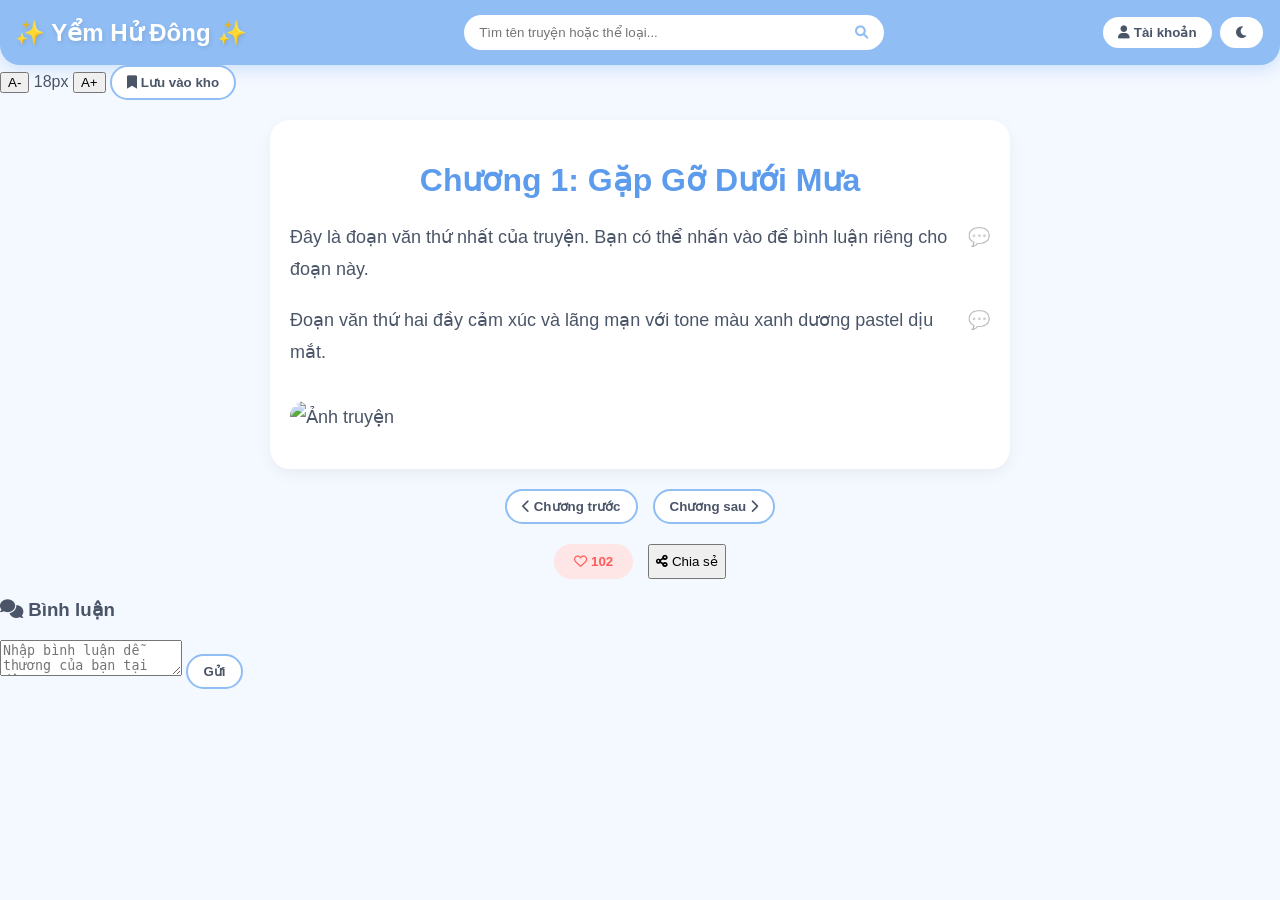
==== index.html @ 6a3fadf7 "Add files via upload" ====
<!DOCTYPE html>
<html lang="vi">
<head>
    <meta charset="UTF-8">
    <meta name="viewport" content="width=device-width, initial-scale=1.0">
    <title>Yểm Hử Đông - Web Truyện Cute</title>
    <link rel="stylesheet" href="style.css">
    <!-- Icon dễ thương -->
    <link rel="stylesheet" href="https://cdnjs.cloudflare.com/ajax/libs/font-awesome/6.0.0/css/all.min.css">
</head>
<body class="light-mode" oncontextmenu="return false;" onselectstart="return false;">

    <!-- Thanh điều hướng / Header -->
    <header>
        <div class="logo">✨ Yểm Hử Đông ✨</div>
        <div class="search-bar">
            <input type="text" placeholder="Tìm tên truyện hoặc thể loại...">
            <button><i class="fas fa-search"></i></button>
        </div>
        <div class="user-actions">
            <button class="btn-cute" onclick="toggleAuth()"><i class="fas fa-user"></i> Tài khoản</button>
            <button id="theme-toggle" class="btn-cute"><i class="fas fa-moon"></i></button>
        </div>
    </header>

    <!-- Khu vực tùy chỉnh đọc truyện -->
    <div class="toolbar">
        <button onclick="changeFontSize(-2)">A-</button>
        <span id="font-size-display">18px</span>
        <button onclick="changeFontSize(2)">A+</button>
        <button class="btn-cute"><i class="fas fa-bookmark"></i> Lưu vào kho</button>
    </div>

    <!-- Nội dung truyện -->
    <main class="reading-container">
        <h1 class="story-title">Chương 1: Gặp Gỡ Dưới Mưa</h1>
        
        <div class="story-content" id="story-text">
            <p data-paragraph="1">Đây là đoạn văn thứ nhất của truyện. Bạn có thể nhấn vào để bình luận riêng cho đoạn này. <span class="para-comment-btn" onclick="commentParagraph(1)">💬</span></p>
            <p data-paragraph="2">Đoạn văn thứ hai đầy cảm xúc và lãng mạn với tone màu xanh dương pastel dịu mắt. <span class="para-comment-btn" onclick="commentParagraph(2)">💬</span></p>
            <!-- Thử nghiệm up ảnh trong truyện -->
            <img src="https://via.placeholder.com/500x300/8FBDF4/ffffff?text=Anh+Minh+Hoa+Cute" alt="Ảnh truyện" class="story-img">
        </div>
    </main>

    <!-- Điều hướng chương -->
    <div class="chapter-nav">
        <button class="btn-nav"><i class="fas fa-chevron-left"></i> Chương trước</button>
        <button class="btn-nav">Chương sau <i class="fas fa-chevron-right"></i></button>
    </div>

    <!-- Tương tác: Tim, Chia sẻ -->
    <div class="interaction-zone">
        <button class="btn-heart" onclick="toggleHeart(this)"><i class="far fa-heart"></i> <span class="count">102</span></button>
        <button class="btn-share" onclick="shareStory()"><i class="fas fa-share-alt"></i> Chia sẻ</button>
    </div>

    <!-- Khu vực bình luận tổng -->
    <section class="comment-section">
        <h3><i class="fas fa-comments"></i> Bình luận</h3>
        <div class="comment-input-box">
            <textarea placeholder="Nhập bình luận dễ thương của bạn tại đây..."></textarea>
            <button class="btn-cute">Gửi</button>
        </div>
    </section>

</body>
</html>
---- style.css ----
/* Định nghĩa biến màu sắc */
:root {
    --primary-color: #8FBDF4;
    --bg-light: #f4f8ff;
    --text-light: #4a5568;
    --card-light: #ffffff;
    
    --bg-dark: #1a202c;
    --text-dark: #e2e8f0;
    --card-dark: #2d3748;
}

body {
    font-family: 'Segoe UI', Tahoma, Geneva, Verdana, sans-serif;
    margin: 0;
    padding: 0;
    transition: background 0.3s, color 0.3s;
    user-select: none; /* Chống sao chép cơ bản */
}

/* Chế độ sáng / tối */
body.light-mode {
    background-color: var(--bg-light);
    color: var(--text-light);
}
body.dark-mode {
    background-color: var(--bg-dark);
    color: var(--text-dark);
}

/* Header mang phong cách cute */
header {
    background-color: var(--primary-color);
    padding: 15px;
    display: flex;
    flex-direction: column;
    align-items: center;
    gap: 10px;
    border-radius: 0 0 20px 20px;
    box-shadow: 0 4px 15px rgba(143, 189, 244, 0.4);
}

@media(min-width: 600px) {
    header { flex-direction: row; justify-content: space-between; }
}

.logo {
    font-size: 24px;
    font-weight: bold;
    color: white;
    text-shadow: 1px 2px 4px rgba(0,0,0,0.1);
}

/* Thanh tìm kiếm bo tròn */
.search-bar {
    display: flex;
    background: white;
    padding: 5px 10px;
    border-radius: 30px;
    width: 90%;
    max-width: 400px;
}
.search-bar input {
    border: none;
    outline: none;
    width: 100%;
    padding: 5px;
}
.search-bar button {
    border: none;
    background: none;
    color: var(--primary-color);
    cursor: pointer;
}

/* Nút bấm kiểu cute */
.btn-cute, .btn-nav {
    background: white;
    border: 2px solid var(--primary-color);
    color: var(--text-light);
    padding: 8px 15px;
    border-radius: 20px;
    font-weight: bold;
    cursor: pointer;
    transition: transform 0.2s;
}
.btn-cute:active, .btn-nav:active {
    transform: scale(0.95);
}

/* Khung nội dung truyện */
.reading-container {
    max-width: 700px;
    margin: 20px auto;
    padding: 20px;
    background: white;
    border-radius: 20px;
    box-shadow: 0 5px 15px rgba(0,0,0,0.05);
}
body.dark-mode .reading-container {
    background: var(--card-dark);
}

.story-title {
    text-align: center;
    color: #5d9cec;
}

.story-content {
    font-size: 18px;
    line-height: 1.8;
}

/* Bình luận theo từng đoạn */
.story-content p {
    position: relative;
    padding-right: 35px;
}
.para-comment-btn {
    position: absolute;
    right: 0;
    top: 0;
    cursor: pointer;
    opacity: 0.3;
    transition: opacity 0.2s;
}
.story-content p:hover .para-comment-btn {
    opacity: 1;
}

.story-img {
    width: 100%;
    border-radius: 15px;
    margin: 15px 0;
}

/* Điều hướng chương và tương tác */
.chapter-nav, .interaction-zone {
    display: flex;
    justify-content: center;
    gap: 15px;
    margin: 20px 0;
}

.btn-heart {
    background: #ffe6e6;
    border: none;
    color: #ff5b5b;
    padding: 10px 20px;
    border-radius: 20px;
    font-weight: bold;
    cursor: pointer;
}
.btn-heart.liked i {
    color: #ff5b5b;
    font-weight: 900;
}
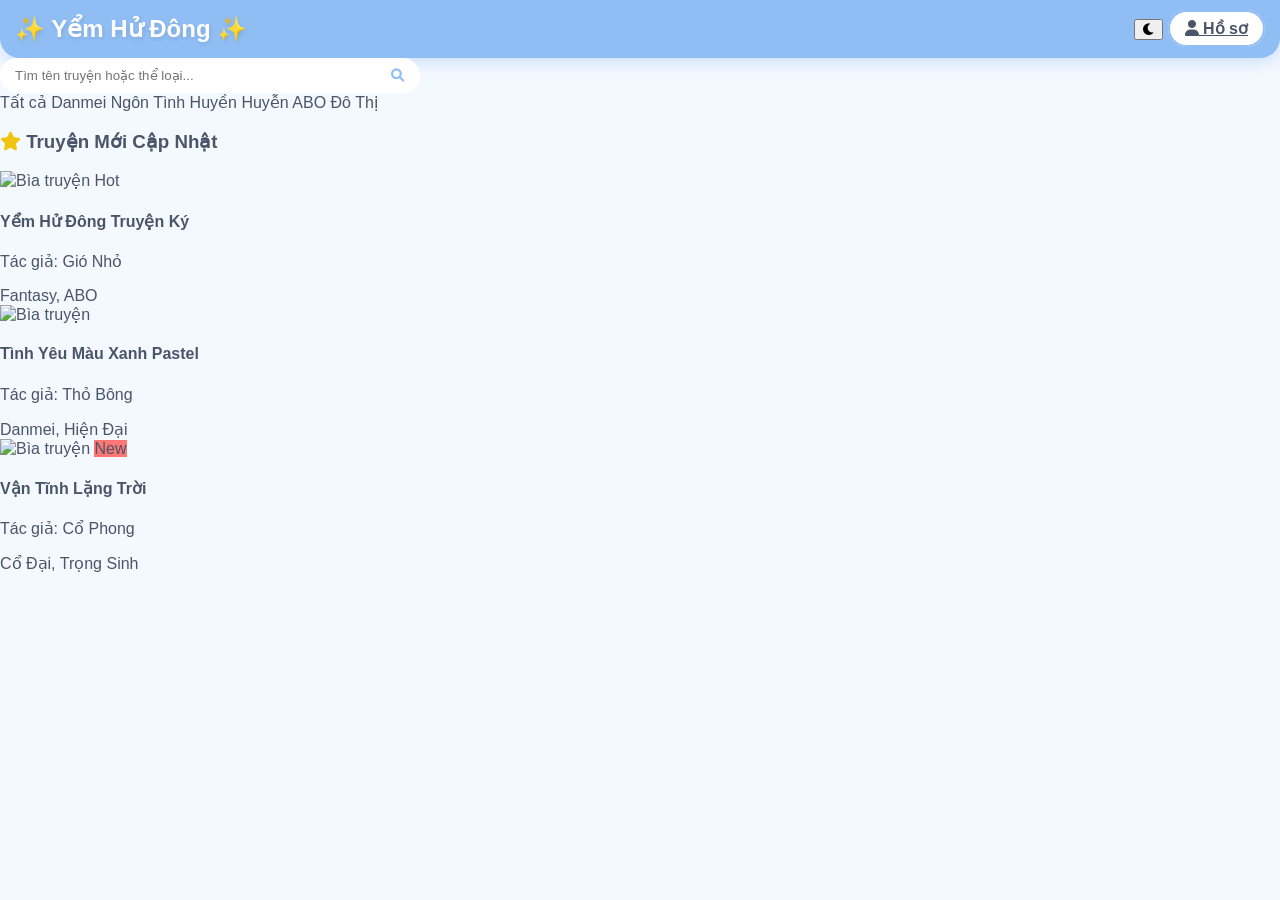
==== commit a9f71162: "Update index.html" ====
--- a/index.html
+++ b/index.html
@@ -3,66 +3,91 @@
 <head>
     <meta charset="UTF-8">
     <meta name="viewport" content="width=device-width, initial-scale=1.0">
-    <title>Yểm Hử Đông - Web Truyện Cute</title>
+    <title>Yểm Hử Đông - Trang Chủ</title>
+    <!-- Nhúng font chữ tròn cute -->
+    <link href="https://fonts.googleapis.com/css2?family=Nunito:wght@400;600;700;800&display=swap" rel="stylesheet">
     <link rel="stylesheet" href="style.css">
-    <!-- Icon dễ thương -->
     <link rel="stylesheet" href="https://cdnjs.cloudflare.com/ajax/libs/font-awesome/6.0.0/css/all.min.css">
 </head>
 <body class="light-mode" oncontextmenu="return false;" onselectstart="return false;">
 
-    <!-- Thanh điều hướng / Header -->
+    <!-- 1. HEADER: Gọn gàng thanh thoát -->
     <header>
-        <div class="logo">✨ Yểm Hử Đông ✨</div>
-        <div class="search-bar">
-            <input type="text" placeholder="Tìm tên truyện hoặc thể loại...">
-            <button><i class="fas fa-search"></i></button>
-        </div>
-        <div class="user-actions">
-            <button class="btn-cute" onclick="toggleAuth()"><i class="fas fa-user"></i> Tài khoản</button>
-            <button id="theme-toggle" class="btn-cute"><i class="fas fa-moon"></i></button>
+        <div class="logo" onclick="location.href='index.html'">✨ Yểm Hử Đông ✨</div>
+        <div class="header-right">
+            <button id="theme-toggle" class="btn-icon"><i class="fas fa-moon"></i></button>
+            <a href="profile.html" class="btn-cute"><i class="fas fa-user"></i> Hồ sơ</a>
         </div>
     </header>
 
-    <!-- Khu vực tùy chỉnh đọc truyện -->
-    <div class="toolbar">
-        <button onclick="changeFontSize(-2)">A-</button>
-        <span id="font-size-display">18px</span>
-        <button onclick="changeFontSize(2)">A+</button>
-        <button class="btn-cute"><i class="fas fa-bookmark"></i> Lưu vào kho</button>
-    </div>
+    <!-- Khu vực chính của Trang Chủ -->
+    <main class="main-homepage">
+        
+        <!-- 2. KHU TÌM KIẾM & BỘ LỌC (Gom gọn một chỗ) -->
+        <section class="search-filter-section">
+            <div class="search-bar">
+                <input type="text" placeholder="Tìm tên truyện hoặc thể loại...">
+                <button><i class="fas fa-search"></i></button>
+            </div>
+            
+            <!-- Danh sách thể loại nhanh để lọc -->
+            <div class="tags-container">
+                <span class="tag-item active">Tất cả</span>
+                <span class="tag-item">Danmei</span>
+                <span class="tag-item">Ngôn Tình</span>
+                <span class="tag-item">Huyền Huyễn</span>
+                <span class="tag-item">ABO</span>
+                <span class="tag-item">Đô Thị</span>
+            </div>
+        </section>
 
-    <!-- Nội dung truyện -->
-    <main class="reading-container">
-        <h1 class="story-title">Chương 1: Gặp Gỡ Dưới Mưa</h1>
-        
-        <div class="story-content" id="story-text">
-            <p data-paragraph="1">Đây là đoạn văn thứ nhất của truyện. Bạn có thể nhấn vào để bình luận riêng cho đoạn này. <span class="para-comment-btn" onclick="commentParagraph(1)">💬</span></p>
-            <p data-paragraph="2">Đoạn văn thứ hai đầy cảm xúc và lãng mạn với tone màu xanh dương pastel dịu mắt. <span class="para-comment-btn" onclick="commentParagraph(2)">💬</span></p>
-            <!-- Thử nghiệm up ảnh trong truyện -->
-            <img src="https://via.placeholder.com/500x300/8FBDF4/ffffff?text=Anh+Minh+Hoa+Cute" alt="Ảnh truyện" class="story-img">
-        </div>
+        <!-- 3. KHU TRUYỆN MỚI CẬP NHẬT (Chia lưới ngăn nắp) -->
+        <section class="story-grid-section">
+            <h3 class="section-title"><i class="fas fa-star" style="color: #f1c40f;"></i> Truyện Mới Cập Nhật</h3>
+            
+            <div class="story-grid">
+                <!-- Truyện số 1 -->
+                <div class="story-card" onclick="location.href='reading.html'">
+                    <div class="story-cover-wrapper">
+                        <img src="https://via.placeholder.com/150x200/8FBDF4/ffffff?text=Yem+Hu+Dong" alt="Bìa truyện" class="story-cover">
+                        <span class="badge-hot">Hot</span>
+                    </div>
+                    <div class="story-card-info">
+                        <h4>Yểm Hử Đông Truyện Ký</h4>
+                        <p class="story-author">Tác giả: Gió Nhỏ</p>
+                        <span class="story-genre">Fantasy, ABO</span>
+                    </div>
+                </div>
+
+                <!-- Truyện số 2 -->
+                <div class="story-card">
+                    <div class="story-cover-wrapper">
+                        <img src="https://via.placeholder.com/150x200/a0e7e5/ffffff?text=Dam+My+Cute" alt="Bìa truyện" class="story-cover">
+                    </div>
+                    <div class="story-card-info">
+                        <h4>Tình Yêu Màu Xanh Pastel</h4>
+                        <p class="story-author">Tác giả: Thỏ Bông</p>
+                        <span class="story-genre">Danmei, Hiện Đại</span>
+                    </div>
+                </div>
+
+                <!-- Truyện số 3 -->
+                <div class="story-card">
+                    <div class="story-cover-wrapper">
+                        <img src="https://via.placeholder.com/150x200/ffc6ff/ffffff?text=Xuyen+Khong" alt="Bìa truyện" class="story-cover">
+                        <span class="badge-hot" style="background: #ff7675;">New</span>
+                    </div>
+                    <div class="story-card-info">
+                        <h4>Vận Tĩnh Lặng Trời</h4>
+                        <p class="story-author">Tác giả: Cổ Phong</p>
+                        <span class="story-genre">Cổ Đại, Trọng Sinh</span>
+                    </div>
+                </div>
+            </div>
+        </section>
+
     </main>
 
-    <!-- Điều hướng chương -->
-    <div class="chapter-nav">
-        <button class="btn-nav"><i class="fas fa-chevron-left"></i> Chương trước</button>
-        <button class="btn-nav">Chương sau <i class="fas fa-chevron-right"></i></button>
-    </div>
-
-    <!-- Tương tác: Tim, Chia sẻ -->
-    <div class="interaction-zone">
-        <button class="btn-heart" onclick="toggleHeart(this)"><i class="far fa-heart"></i> <span class="count">102</span></button>
-        <button class="btn-share" onclick="shareStory()"><i class="fas fa-share-alt"></i> Chia sẻ</button>
-    </div>
-
-    <!-- Khu vực bình luận tổng -->
-    <section class="comment-section">
-        <h3><i class="fas fa-comments"></i> Bình luận</h3>
-        <div class="comment-input-box">
-            <textarea placeholder="Nhập bình luận dễ thương của bạn tại đây..."></textarea>
-            <button class="btn-cute">Gửi</button>
-        </div>
-    </section>
-
+    <script src="script.js"></script>
 </body>
-</html>+</html>
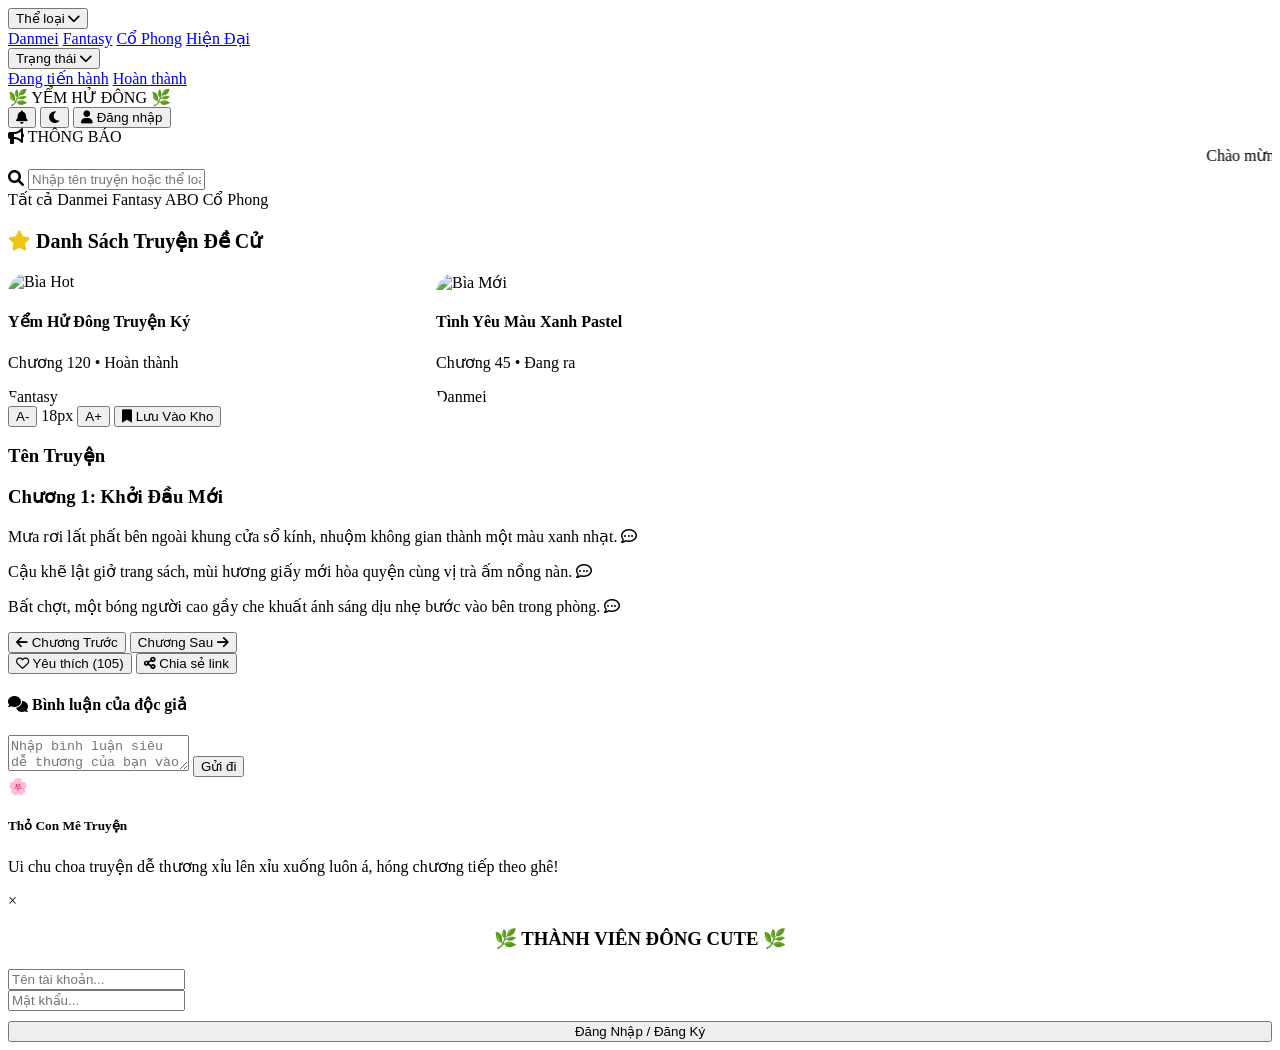
==== commit db2b7c3c: "Update index.html" ====
--- a/index.html
+++ b/index.html
@@ -3,90 +3,182 @@
 <head>
     <meta charset="UTF-8">
     <meta name="viewport" content="width=device-width, initial-scale=1.0">
-    <title>Yểm Hử Đông - Trang Chủ</title>
-    <!-- Nhúng font chữ tròn cute -->
+    <title>Yểm Hử Đông - Hệ Thống Đọc Truyện Cute</title>
     <link href="https://fonts.googleapis.com/css2?family=Nunito:wght@400;600;700;800&display=swap" rel="stylesheet">
+    <link rel="stylesheet" href="https://cdnjs.cloudflare.com/ajax/libs/font-awesome/6.0.0/css/all.min.css">
     <link rel="stylesheet" href="style.css">
-    <link rel="stylesheet" href="https://cdnjs.cloudflare.com/ajax/libs/font-awesome/6.0.0/css/all.min.css">
 </head>
-<body class="light-mode" oncontextmenu="return false;" onselectstart="return false;">
+<body class="light-mode">
 
-    <!-- 1. HEADER: Gọn gàng thanh thoát -->
-    <header>
-        <div class="logo" onclick="location.href='index.html'">✨ Yểm Hử Đông ✨</div>
-        <div class="header-right">
-            <button id="theme-toggle" class="btn-icon"><i class="fas fa-moon"></i></button>
-            <a href="profile.html" class="btn-cute"><i class="fas fa-user"></i> Hồ sơ</a>
+    <nav class="navbar">
+        <div class="nav-container">
+            <div class="nav-left">
+                <div class="dropdown">
+                    <button class="dropbtn">Thể loại <i class="fas fa-chevron-down"></i></button>
+                    <div class="dropdown-content">
+                        <a href="#" onclick="filterGenre('Danmei')">Danmei</a>
+                        <a href="#" onclick="filterGenre('Fantasy')">Fantasy</a>
+                        <a href="#" onclick="filterGenre('Cổ Phong')">Cổ Phong</a>
+                        <a href="#" onclick="filterGenre('Hiện Đại')">Hiện Đại</a>
+                    </div>
+                </div>
+                <div class="dropdown">
+                    <button class="dropbtn">Trạng thái <i class="fas fa-chevron-down"></i></button>
+                    <div class="dropdown-content">
+                        <a href="#">Đang tiến hành</a>
+                        <a href="#">Hoàn thành</a>
+                    </div>
+                </div>
+            </div>
+
+            <div class="logo" onclick="showPage('home-section')">🌿 YỂM HỬ ĐÔNG 🌿</div>
+
+            <div class="nav-right">
+                <button class="btn-bell" onclick="alert('Không có thông báo mới nào~')">
+                    <i class="fas fa-bell"></i>
+                </button>
+                <button id="theme-toggle" class="btn-round"><i class="fas fa-moon"></i></button>
+                
+                <button class="btn-login-outline" onclick="openAuthModal()" id="auth-btn">
+                    <i class="fas fa-user"></i> Đăng nhập
+                </button>
+            </div>
         </div>
-    </header>
+    </nav>
 
-    <!-- Khu vực chính của Trang Chủ -->
-    <main class="main-homepage">
-        
-        <!-- 2. KHU TÌM KIẾM & BỘ LỌC (Gom gọn một chỗ) -->
-        <section class="search-filter-section">
-            <div class="search-bar">
-                <input type="text" placeholder="Tìm tên truyện hoặc thể loại...">
-                <button><i class="fas fa-search"></i></button>
+    <div class="announcement-banner">
+        <div class="announcement-tag"><i class="fas fa-bullhorn"></i> THÔNG BÁO</div>
+        <div class="announcement-text">
+            <marquee behavior="scroll" direction="left" scrollamount="5">
+                Chào mừng bạn đến với Yểm Hử Đông! Web truyện tông xanh dương siêu cấp đáng yêu. Chúc các bạn có những giây phút đọc truyện thật vui vẻ ngọt ngào nhé~
+            </marquee>
+        </div>
+    </div>
+
+    <section id="home-section" class="page-section active">
+        <div class="hero-search">
+            <div class="search-box">
+                <i class="fas fa-search"></i>
+                <input type="text" id="search-input" placeholder="Nhập tên truyện hoặc thể loại cần tìm...">
             </div>
             
-            <!-- Danh sách thể loại nhanh để lọc -->
-            <div class="tags-container">
-                <span class="tag-item active">Tất cả</span>
-                <span class="tag-item">Danmei</span>
-                <span class="tag-item">Ngôn Tình</span>
-                <span class="tag-item">Huyền Huyễn</span>
-                <span class="tag-item">ABO</span>
-                <span class="tag-item">Đô Thị</span>
+            <div class="tags-scroll">
+                <span class="tag active" onclick="filterGenre('all')">Tất cả</span>
+                <span class="tag" onclick="filterGenre('Danmei')">Danmei</span>
+                <span class="tag" onclick="filterGenre('Fantasy')">Fantasy</span>
+                <span class="tag" onclick="filterGenre('ABO')">ABO</span>
+                <span class="tag" onclick="filterGenre('Cổ Phong')">Cổ Phong</span>
             </div>
-        </section>
+        </div>
 
-        <!-- 3. KHU TRUYỆN MỚI CẬP NHẬT (Chia lưới ngăn nắp) -->
-        <section class="story-grid-section">
-            <h3 class="section-title"><i class="fas fa-star" style="color: #f1c40f;"></i> Truyện Mới Cập Nhật</h3>
-            
+        <main class="main-content">
+            <h3 class="section-title"><i class="fas fa-star" style="color: #f1c40f;"></i> Danh Sách Truyện Đề Cử</h3>
             <div class="story-grid">
-                <!-- Truyện số 1 -->
-                <div class="story-card" onclick="location.href='reading.html'">
-                    <div class="story-cover-wrapper">
-                        <img src="https://via.placeholder.com/150x200/8FBDF4/ffffff?text=Yem+Hu+Dong" alt="Bìa truyện" class="story-cover">
-                        <span class="badge-hot">Hot</span>
+                <div class="story-card" data-genre="Fantasy ABO" onclick="openStory('Yểm Hử Đông Truyện Ký')">
+                    <div class="card-cover">
+                        <img src="https://images.unsplash.com/photo-1512820790803-83ca734da794?q=80&w=400" alt="Bìa">
+                        <span class="card-badge hot">Hot</span>
                     </div>
-                    <div class="story-card-info">
+                    <div class="card-info">
                         <h4>Yểm Hử Đông Truyện Ký</h4>
-                        <p class="story-author">Tác giả: Gió Nhỏ</p>
-                        <span class="story-genre">Fantasy, ABO</span>
+                        <p>Chương 120 • Hoàn thành</p>
+                        <span class="mini-tag">Fantasy</span>
                     </div>
                 </div>
-
-                <!-- Truyện số 2 -->
-                <div class="story-card">
-                    <div class="story-cover-wrapper">
-                        <img src="https://via.placeholder.com/150x200/a0e7e5/ffffff?text=Dam+My+Cute" alt="Bìa truyện" class="story-cover">
+                <div class="story-card" data-genre="Danmei Hiện Đại" onclick="openStory('Tình Yêu Màu Xanh Pastel')">
+                    <div class="card-cover">
+                        <img src="https://images.unsplash.com/photo-1544716278-ca5e3f4abd8c?q=80&w=400" alt="Bìa">
+                        <span class="card-badge new">Mới</span>
                     </div>
-                    <div class="story-card-info">
+                    <div class="card-info">
                         <h4>Tình Yêu Màu Xanh Pastel</h4>
-                        <p class="story-author">Tác giả: Thỏ Bông</p>
-                        <span class="story-genre">Danmei, Hiện Đại</span>
+                        <p>Chương 45 • Đang ra</p>
+                        <span class="mini-tag">Danmei</span>
                     </div>
                 </div>
+            </div>
+        </main>
+    </section>
 
-                <!-- Truyện số 3 -->
-                <div class="story-card">
-                    <div class="story-cover-wrapper">
-                        <img src="https://via.placeholder.com/150x200/ffc6ff/ffffff?text=Xuyen+Khong" alt="Bìa truyện" class="story-cover">
-                        <span class="badge-hot" style="background: #ff7675;">New</span>
-                    </div>
-                    <div class="story-card-info">
-                        <h4>Vận Tĩnh Lặng Trời</h4>
-                        <p class="story-author">Tác giả: Cổ Phong</p>
-                        <span class="story-genre">Cổ Đại, Trọng Sinh</span>
+    <section id="reading-section" class="page-section">
+        <div class="toolbar">
+            <button class="tool-btn" onclick="changeFontSize(-2)">A-</button>
+            <span id="font-size-label">18px</span>
+            <button class="tool-btn" onclick="changeFontSize(2)">A+</button>
+            <button class="btn-cute-sm" onclick="saveToLibrary()"><i class="fas fa-bookmark"></i> Lưu Vào Kho</button>
+        </div>
+
+        <article class="reading-container">
+            <h1 id="current-story-title" class="story-title">Tên Truyện</h1>
+            <h3 class="story-chapter-title">Chương 1: Khởi Đầu Mới</h3>
+            
+            <div class="story-content" id="story-text">
+                <p data-para="1">Mưa rơi lất phất bên ngoài khung cửa sổ kính, nhuộm không gian thành một màu xanh nhạt. <span class="para-comment" onclick="commentParagraph(1)"><i class="far fa-comment-dots"></i></span></p>
+                <p data-para="2">Cậu khẽ lật giở trang sách, mùi hương giấy mới hòa quyện cùng vị trà ấm nồng nàn. <span class="para-comment" onclick="commentParagraph(2)"><i class="far fa-comment-dots"></i></span></p>
+                <p data-para="3">Bất chợt, một bóng người cao gầy che khuất ánh sáng dịu nhẹ bước vào bên trong phòng. <span class="para-comment" onclick="commentParagraph(3)"><i class="far fa-comment-dots"></i></span></p>
+            </div>
+        </article>
+
+        <div class="chapter-nav">
+            <button class="btn-nav" onclick="alert('Đây là chương đầu rồi!')"><i class="fas fa-arrow-left"></i> Chương Trước</button>
+            <button class="btn-nav" onclick="alert('Hết chương rồi, đợi nhóm dịch up tiếp nhé~')">Chương Sau <i class="fas fa-arrow-right"></i></button>
+        </div>
+
+        <div class="interaction-bar">
+            <button class="btn-heart" onclick="toggleHeart(this)"><i class="far fa-heart"></i> Yêu thích (<span class="count">105</span>)</button>
+            <button class="btn-share" onclick="sharePage()"><i class="fas fa-share-nodes"></i> Chia sẻ link</button>
+        </div>
+
+        <section class="comment-area">
+            <h4><i class="fas fa-comments"></i> Bình luận của độc giả</h4>
+            <div class="comment-input-box">
+                <textarea id="main-comment-input" placeholder="Nhập bình luận siêu dễ thương của bạn vào đây..."></textarea>
+                <button class="btn-send" onclick="submitMainComment()">Gửi đi</button>
+            </div>
+            <div class="comment-list" id="comment-list-box">
+                <div class="comment-item">
+                    <div class="c-avatar">🌸</div>
+                    <div class="c-info">
+                        <h5>Thỏ Con Mê Truyện</h5>
+                        <p>Ui chu choa truyện dễ thương xỉu lên xỉu xuống luôn á, hóng chương tiếp theo ghê!</p>
                     </div>
                 </div>
             </div>
         </section>
+    </section>
 
-    </main>
+    <div class="modal" id="auth-modal">
+        <div class="modal-content">
+            <span class="close-modal" onclick="closeAuthModal()">&times;</span>
+            <div id="auth-form-box">
+                <h3 style="color: var(--primary); text-align: center;">🌿 THÀNH VIÊN ĐÔNG CUTE 🌿</h3>
+                <div class="input-group">
+                    <input type="text" id="username" placeholder="Tên tài khoản...">
+                </div>
+                <div class="input-group">
+                    <input type="password" id="password" placeholder="Mật khẩu...">
+                </div>
+                <button class="btn-cute-sm" style="width:100%; margin-top:10px;" onclick="handleLogin()">Đăng Nhập / Đăng Ký</button>
+            </div>
+
+            <div id="user-profile-box" style="display: none;">
+                <div class="profile-header">
+                    <div class="avatar-container">
+                        <img src="https://images.unsplash.com/photo-1534528741775-53994a69daeb?q=80&w=150" id="user-avatar" alt="Avatar">
+                        <label for="avatar-input" class="upload-btn"><i class="fas fa-camera"></i></label>
+                        <input type="file" id="avatar-input" accept="image/*" style="display:none;" onchange="uploadAvatar(event)">
+                    </div>
+                    <h3 id="display-name" style="margin: 10px 0 5px 0;">Độc giả cute</h3>
+                    <p style="font-size:12px; color:#aaa; margin:0;">Thành viên của gia đình Yểm Hử Đông</p>
+                </div>
+                <hr style="border:0; border-top:1px dashed var(--primary); margin:15px 0;">
+                <h4><i class="fas fa-folder-heart" style="color:var(--primary)"></i> Kho Truyện Đang Lưu</h4>
+                <div class="saved-list" id="saved-list-box">
+                    <p style="font-size:13px; color:#888;">Chưa có truyện nào được lưu cả~</p>
+                </div>
+            </div>
+        </div>
+    </div>
 
     <script src="script.js"></script>
 </body>
--- a/style.css
+++ b/style.css
@@ -1,157 +1,167 @@
-/* Định nghĩa biến màu sắc */
-:root {
-    --primary-color: #8FBDF4;
-    --bg-light: #f4f8ff;
-    --text-light: #4a5568;
-    --card-light: #ffffff;
-    
-    --bg-dark: #1a202c;
-    --text-dark: #e2e8f0;
-    --card-dark: #2d3748;
+/* Sắp xếp Header gọn gàng */
+.header-right {
+    display: flex;
+    align-items: center;
+    gap: 12px;
 }
 
-body {
-    font-family: 'Segoe UI', Tahoma, Geneva, Verdana, sans-serif;
-    margin: 0;
-    padding: 0;
-    transition: background 0.3s, color 0.3s;
-    user-select: none; /* Chống sao chép cơ bản */
+.btn-icon {
+    background: var(--primary-light);
+    border: none;
+    color: var(--primary);
+    width: 40px;
+    height: 40px;
+    border-radius: 50%;
+    cursor: pointer;
+    display: flex;
+    align-items: center;
+    justify-content: center;
+    transition: var(--transition);
+}
+.btn-icon:hover {
+    background: var(--primary);
+    color: white;
 }
 
-/* Chế độ sáng / tối */
-body.light-mode {
-    background-color: var(--bg-light);
-    color: var(--text-light);
-}
-body.dark-mode {
-    background-color: var(--bg-dark);
-    color: var(--text-dark);
+/* Thùng chứa trang chủ */
+.main-homepage {
+    max-width: 900px;
+    margin: 0 auto;
+    padding: 20px;
 }
 
-/* Header mang phong cách cute */
-header {
-    background-color: var(--primary-color);
-    padding: 15px;
+/* Khu tìm kiếm và chọn thể loại */
+.search-filter-section {
     display: flex;
     flex-direction: column;
     align-items: center;
-    gap: 10px;
-    border-radius: 0 0 20px 20px;
-    box-shadow: 0 4px 15px rgba(143, 189, 244, 0.4);
+    gap: 15px;
+    margin-bottom: 30px;
 }
 
-@media(min-width: 600px) {
-    header { flex-direction: row; justify-content: space-between; }
+.tags-container {
+    display: flex;
+    gap: 8px;
+    overflow-x: auto; /* Vuốt ngang chọn thể loại trên điện thoại */
+    width: 100%;
+    padding: 5px 0;
+    scrollbar-width: none; /* Ẩn thanh cuộn xấu xí */
+}
+.tags-container::-webkit-scrollbar { display: none; }
+
+.tag-item {
+    background: white;
+    padding: 6px 16px;
+    border-radius: 20px;
+    font-size: 13px;
+    font-weight: 700;
+    white-space: nowrap;
+    cursor: pointer;
+    border: 1px solid #e1e8f0;
+    transition: var(--transition);
+}
+body.dark-mode .tag-item {
+    background: var(--card-dark);
+    border-color: #343e52;
+}
+.tag-item.active, .tag-item:hover {
+    background: var(--primary);
+    color: white;
+    border-color: var(--primary);
 }
 
-.logo {
-    font-size: 24px;
-    font-weight: bold;
-    color: white;
-    text-shadow: 1px 2px 4px rgba(0,0,0,0.1);
+/* Tiêu đề mục */
+.section-title {
+    font-size: 20px;
+    font-weight: 800;
+    margin-bottom: 20px;
+    color: var(--text-title-light);
+}
+body.dark-mode .section-title { color: var(--text-title-dark); }
+
+/* Bố cục lưới danh sách truyện (Ngăn nắp nhất) */
+.story-grid {
+    display: grid;
+    grid-template-columns: repeat(2, 1fr); /* Trên điện thoại chia làm 2 cột đều nhau */
+    gap: 20px;
 }
 
-/* Thanh tìm kiếm bo tròn */
-.search-bar {
-    display: flex;
-    background: white;
-    padding: 5px 10px;
-    border-radius: 30px;
-    width: 90%;
-    max-width: 400px;
-}
-.search-bar input {
-    border: none;
-    outline: none;
-    width: 100%;
-    padding: 5px;
-}
-.search-bar button {
-    border: none;
-    background: none;
-    color: var(--primary-color);
-    cursor: pointer;
+@media (min-width: 600px) {
+    .story-grid {
+        grid-template-columns: repeat(3, 1fr); /* Trên máy tính/máy tính bảng chia 3 cột */
+    }
 }
 
-/* Nút bấm kiểu cute */
-.btn-cute, .btn-nav {
-    background: white;
-    border: 2px solid var(--primary-color);
-    color: var(--text-light);
-    padding: 8px 15px;
+/* Thẻ truyện cute */
+.story-card {
+    background: var(--card-light);
     border-radius: 20px;
-    font-weight: bold;
+    overflow: hidden;
+    box-shadow: var(--shadow);
     cursor: pointer;
-    transition: transform 0.2s;
+    transition: var(--transition);
 }
-.btn-cute:active, .btn-nav:active {
-    transform: scale(0.95);
+body.dark-mode .story-card { background: var(--card-dark); }
+
+.story-card:hover {
+    transform: translateY(-5px);
+    box-shadow: 0 12px 30px rgba(143, 189, 244, 0.25);
 }
 
-/* Khung nội dung truyện */
-.reading-container {
-    max-width: 700px;
-    margin: 20px auto;
-    padding: 20px;
-    background: white;
-    border-radius: 20px;
-    box-shadow: 0 5px 15px rgba(0,0,0,0.05);
-}
-body.dark-mode .reading-container {
-    background: var(--card-dark);
+.story-cover-wrapper {
+    position: relative;
+    width: 100%;
+    padding-top: 130%; /* Giữ tỉ lệ ảnh bìa truyện luôn chuẩn */
+    background: #eef4fc;
 }
 
-.story-title {
-    text-align: center;
-    color: #5d9cec;
+.story-cover {
+    position: absolute;
+    top: 0;
+    left: 0;
+    width: 100%;
+    height: 100%;
+    object-fit: cover;
 }
 
-.story-content {
-    font-size: 18px;
-    line-height: 1.8;
+.badge-hot {
+    position: absolute;
+    top: 10px;
+    left: 10px;
+    background: #ff7675;
+    color: white;
+    font-size: 11px;
+    font-weight: 800;
+    padding: 3px 8px;
+    border-radius: 10px;
 }
 
-/* Bình luận theo từng đoạn */
-.story-content p {
-    position: relative;
-    padding-right: 35px;
-}
-.para-comment-btn {
-    position: absolute;
-    right: 0;
-    top: 0;
-    cursor: pointer;
-    opacity: 0.3;
-    transition: opacity 0.2s;
-}
-.story-content p:hover .para-comment-btn {
-    opacity: 1;
+.story-card-info {
+    padding: 12px;
 }
 
-.story-img {
-    width: 100%;
-    border-radius: 15px;
-    margin: 15px 0;
+.story-card-info h4 {
+    margin: 0 0 5px 0;
+    font-size: 15px;
+    font-weight: 700;
+    white-space: nowrap;
+    overflow: hidden;
+    text-overflow: ellipsis; /* Tự thu gọn tên truyện nếu quá dài */
+    color: var(--text-title-light);
+}
+body.dark-mode .story-card-info h4 { color: var(--text-title-dark); }
+
+.story-author {
+    margin: 0 0 8px 0;
+    font-size: 12px;
+    color: #94a3b8;
 }
 
-/* Điều hướng chương và tương tác */
-.chapter-nav, .interaction-zone {
-    display: flex;
-    justify-content: center;
-    gap: 15px;
-    margin: 20px 0;
+.story-genre {
+    font-size: 11px;
+    background: var(--primary-light);
+    color: var(--primary);
+    padding: 2px 8px;
+    border-radius: 6px;
+    font-weight: 700;
 }
-
-.btn-heart {
-    background: #ffe6e6;
-    border: none;
-    color: #ff5b5b;
-    padding: 10px 20px;
-    border-radius: 20px;
-    font-weight: bold;
-    cursor: pointer;
-}
-.btn-heart.liked i {
-    color: #ff5b5b;
-    font-weight: 900;
-}
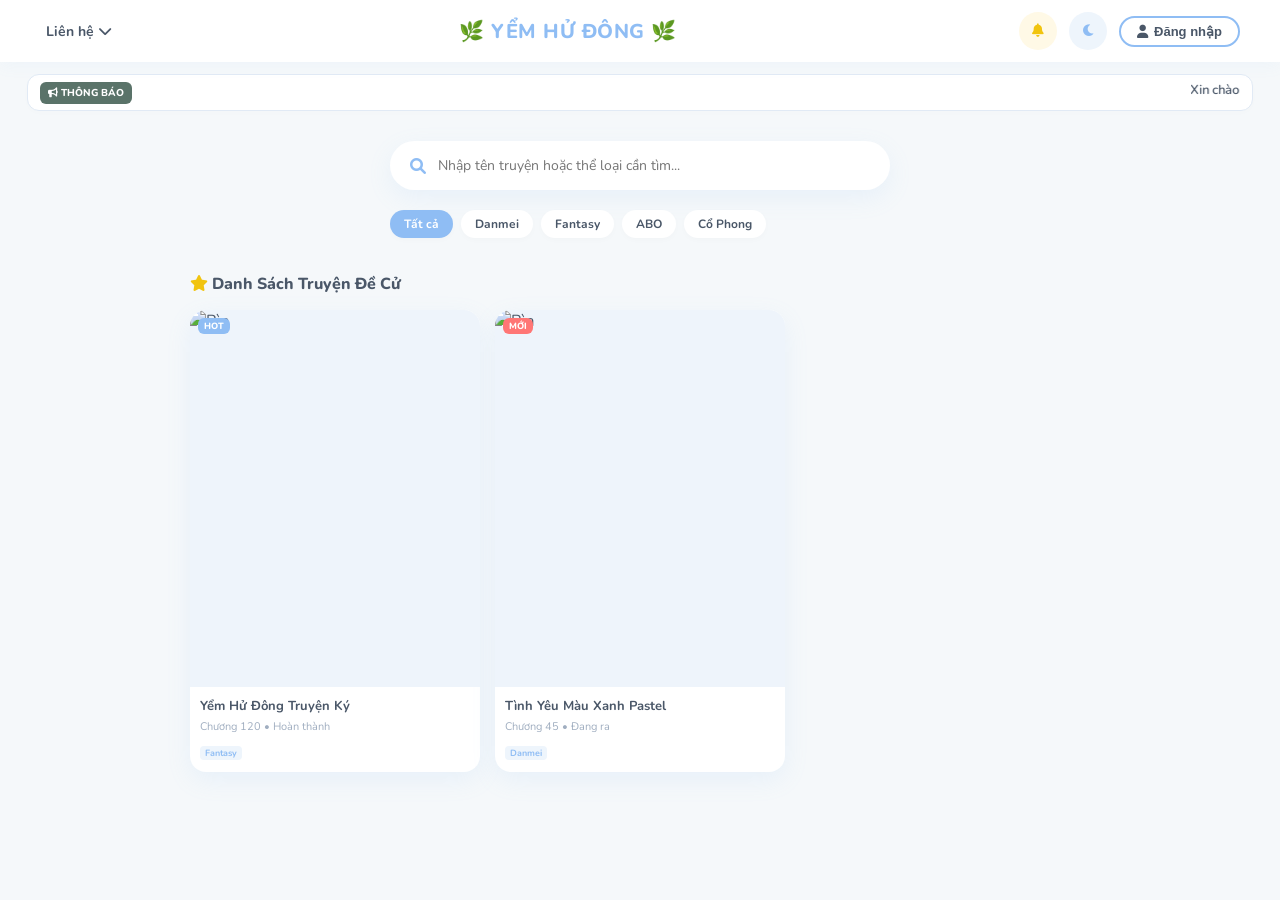
==== commit dd4022ca: "Update index.html" ====
--- a/index.html
+++ b/index.html
@@ -8,31 +8,27 @@
     <link rel="stylesheet" href="https://cdnjs.cloudflare.com/ajax/libs/font-awesome/6.0.0/css/all.min.css">
     <link rel="stylesheet" href="style.css">
 </head>
+<!-- Mặc định gán sẵn lớp light-mode ở đây để CSS nhận diện không bị lỗi -->
 <body class="light-mode">
 
+    <!-- 1. THANH MENU TRÊN CÙNG ( NAVBAR ) -->
     <nav class="navbar">
         <div class="nav-container">
+            <!-- Menu bên trái chỉ giữ lại Liên hệ, đã xóa Thể loại và Trạng thái -->
             <div class="nav-left">
                 <div class="dropdown">
-                    <button class="dropbtn">Thể loại <i class="fas fa-chevron-down"></i></button>
+                    <button class="dropbtn">Liên hệ <i class="fas fa-chevron-down"></i></button>
                     <div class="dropdown-content">
-                        <a href="#" onclick="filterGenre('Danmei')">Danmei</a>
-                        <a href="#" onclick="filterGenre('Fantasy')">Fantasy</a>
-                        <a href="#" onclick="filterGenre('Cổ Phong')">Cổ Phong</a>
-                        <a href="#" onclick="filterGenre('Hiện Đại')">Hiện Đại</a>
-                    </div>
-                </div>
-                <div class="dropdown">
-                    <button class="dropbtn">Trạng thái <i class="fas fa-chevron-down"></i></button>
-                    <div class="dropdown-content">
-                        <a href="#">Đang tiến hành</a>
-                        <a href="#">Hoàn thành</a>
+                        <a href="#">Facebook</a>
+                        <a href="#">Chính sách</a>
                     </div>
                 </div>
             </div>
 
+            <!-- Tên Web chính giữa -->
             <div class="logo" onclick="showPage('home-section')">🌿 YỂM HỬ ĐÔNG 🌿</div>
 
+            <!-- Cụm chức năng bên phải -->
             <div class="nav-right">
                 <button class="btn-bell" onclick="alert('Không có thông báo mới nào~')">
                     <i class="fas fa-bell"></i>
@@ -46,22 +42,28 @@
         </div>
     </nav>
 
+    <!-- 2. THANH CHẠY CHỮ THÔNG BÁO (Loa màu xanh dương #8FBDF4) -->
     <div class="announcement-banner">
         <div class="announcement-tag"><i class="fas fa-bullhorn"></i> THÔNG BÁO</div>
         <div class="announcement-text">
             <marquee behavior="scroll" direction="left" scrollamount="5">
-                Chào mừng bạn đến với Yểm Hử Đông! Web truyện tông xanh dương siêu cấp đáng yêu. Chúc các bạn có những giây phút đọc truyện thật vui vẻ ngọt ngào nhé~
+                Xin chào những dấu chân vô tình dừng lại trước bậu cửa nhuốm màu thời gian của Yểm Hử Đông.
             </marquee>
         </div>
     </div>
 
+    <!-- ==========================================
+         PHẦN A: GIAO DIỆN TRANG CHỦ (HOME)
+         ========================================== -->
     <section id="home-section" class="page-section active">
+        <!-- Ô Tìm kiếm to rõ ràng -->
         <div class="hero-search">
             <div class="search-box">
                 <i class="fas fa-search"></i>
                 <input type="text" id="search-input" placeholder="Nhập tên truyện hoặc thể loại cần tìm...">
             </div>
             
+            <!-- Bộ lọc tag nhanh giữ lại dưới này để tìm kiếm tiện hơn -->
             <div class="tags-scroll">
                 <span class="tag active" onclick="filterGenre('all')">Tất cả</span>
                 <span class="tag" onclick="filterGenre('Danmei')">Danmei</span>
@@ -71,9 +73,11 @@
             </div>
         </div>
 
+        <!-- Danh sách truyện chia ô lưới ngăn nắp -->
         <main class="main-content">
             <h3 class="section-title"><i class="fas fa-star" style="color: #f1c40f;"></i> Danh Sách Truyện Đề Cử</h3>
             <div class="story-grid">
+                <!-- Truyện 1 -->
                 <div class="story-card" data-genre="Fantasy ABO" onclick="openStory('Yểm Hử Đông Truyện Ký')">
                     <div class="card-cover">
                         <img src="https://images.unsplash.com/photo-1512820790803-83ca734da794?q=80&w=400" alt="Bìa">
@@ -85,6 +89,7 @@
                         <span class="mini-tag">Fantasy</span>
                     </div>
                 </div>
+                <!-- Truyện 2 -->
                 <div class="story-card" data-genre="Danmei Hiện Đại" onclick="openStory('Tình Yêu Màu Xanh Pastel')">
                     <div class="card-cover">
                         <img src="https://images.unsplash.com/photo-1544716278-ca5e3f4abd8c?q=80&w=400" alt="Bìa">
@@ -100,6 +105,9 @@
         </main>
     </section>
 
+    <!-- ==========================================
+         PHẦN B: GIAO DIỆN ĐỌC TRUYỆN (READING)
+         ========================================== -->
     <section id="reading-section" class="page-section">
         <div class="toolbar">
             <button class="tool-btn" onclick="changeFontSize(-2)">A-</button>
@@ -140,18 +148,21 @@
                     <div class="c-avatar">🌸</div>
                     <div class="c-info">
                         <h5>Thỏ Con Mê Truyện</h5>
-                        <p>Ui chu choa truyện dễ thương xỉu lên xỉu xuống luôn á, hóng chương tiếp theo ghê!</p>
+                        <p>Ui chu choa truyện dễ thương xỉu lên xỉu xuống luôn á!</p>
                     </div>
                 </div>
             </div>
         </section>
     </section>
 
+    <!-- ==========================================
+         PHẦN C: CỬA SỔ MODAL ĐĂNG NHẬP / HỒ SƠ
+         ========================================== -->
     <div class="modal" id="auth-modal">
         <div class="modal-content">
             <span class="close-modal" onclick="closeAuthModal()">&times;</span>
             <div id="auth-form-box">
-                <h3 style="color: var(--primary); text-align: center;">🌿 THÀNH VIÊN ĐÔNG CUTE 🌿</h3>
+                <h3 style="color: var(--primary); text-align: center; margin-top: 0;">🌿 THÀNH VIÊN ĐÔNG CUTE 🌿</h3>
                 <div class="input-group">
                     <input type="text" id="username" placeholder="Tên tài khoản...">
                 </div>
@@ -172,7 +183,7 @@
                     <p style="font-size:12px; color:#aaa; margin:0;">Thành viên của gia đình Yểm Hử Đông</p>
                 </div>
                 <hr style="border:0; border-top:1px dashed var(--primary); margin:15px 0;">
-                <h4><i class="fas fa-folder-heart" style="color:var(--primary)"></i> Kho Truyện Đang Lưu</h4>
+                <h4 class="profile-saved-title"><i class="fas fa-folder-heart"></i> Kho Truyện Đang Lưu</h4>
                 <div class="saved-list" id="saved-list-box">
                     <p style="font-size:13px; color:#888;">Chưa có truyện nào được lưu cả~</p>
                 </div>
--- a/style.css
+++ b/style.css
@@ -1,167 +1,163 @@
-/* Sắp xếp Header gọn gàng */
-.header-right {
-    display: flex;
-    align-items: center;
-    gap: 12px;
+:root {
+    --primary: #8FBDF4;
+    --primary-light: #eef5fc;
+    --primary-hover: #73aae6;
+    
+    --bg-light: #f5f8fa;
+    --card-light: #ffffff;
+    --text-main: #4a5768;
+    --text-title: #2a3544;
+    
+    --bg-dark: #12151c;
+    --card-dark: #1e222b;
+    --text-dark-main: #9cb1c9;
+    --text-dark-title: #ffffff;
+    
+    --transition: all 0.3s cubic-bezier(0.4, 0, 0.2, 1);
+    --shadow: 0 8px 24px rgba(143, 189, 244, 0.12);
 }
 
-.btn-icon {
-    background: var(--primary-light);
-    border: none;
-    color: var(--primary);
-    width: 40px;
-    height: 40px;
-    border-radius: 50%;
-    cursor: pointer;
-    display: flex;
-    align-items: center;
-    justify-content: center;
-    transition: var(--transition);
+/* Định dạng cơ bản */
+body {
+    font-family: 'Nunito', sans-serif;
+    margin: 0; padding: 0; transition: var(--transition);
+    user-select: none; -webkit-user-select: none; /* Tính năng CHỐNG COPY */
 }
-.btn-icon:hover {
-    background: var(--primary);
-    color: white;
+body.light-mode { background: var(--bg-light); color: var(--text-main); }
+body.dark-mode { background: var(--bg-dark); color: var(--text-dark-main); }
+
+/* Thanh Navbar */
+.navbar {
+    background: var(--card-light); padding: 12px 20px;
+    position: sticky; top: 0; z-index: 1000; box-shadow: 0 4px 15px rgba(143,189,244,0.06);
 }
+body.dark-mode .navbar { background: var(--card-dark); box-shadow: 0 4px 15px rgba(0,0,0,0.3); }
+.nav-container { max-width: 1200px; margin: 0 auto; display: flex; justify-content: space-between; align-items: center; }
+.logo { font-size: 20px; font-weight: 800; color: var(--primary); cursor: pointer; letter-spacing: 0.5px; }
+.nav-left, .nav-right { display: flex; align-items: center; gap: 12px; }
 
-/* Thùng chứa trang chủ */
-.main-homepage {
-    max-width: 900px;
-    margin: 0 auto;
-    padding: 20px;
+/* Menu thả xuống Dropdown */
+.dropdown { position: relative; display: inline-block; }
+.dropbtn { background: none; border: none; color: inherit; font-family: inherit; font-size: 14px; font-weight: 700; cursor: pointer; display: flex; align-items: center; gap: 5px; }
+.dropdown-content { display: none; position: absolute; background: var(--card-light); min-width: 150px; border-radius: 12px; box-shadow: var(--shadow); padding: 5px 0; border: 1px solid var(--primary-light); top: 100%; left: 0; }
+body.dark-mode .dropdown-content { background: var(--card-dark); border-color: #2c3547; }
+.dropdown-content a { color: inherit; padding: 10px 15px; text-decoration: none; display: block; font-size: 13px; font-weight: 600; }
+.dropdown-content a:hover { background: var(--primary-light); color: var(--primary); }
+.dropdown:hover .dropdown-content { display: block; }
+.dropdown:hover .dropbtn { color: var(--primary); }
+
+/* Các nút bấm hình tròn bồng bềnh */
+.btn-round, .btn-bell { background: var(--primary-light); border: none; color: var(--primary); width: 38px; height: 38px; border-radius: 50%; cursor: pointer; display: flex; align-items: center; justify-content: center; transition: var(--transition); }
+body.dark-mode .btn-round { background: #29313f; }
+.btn-bell { background: #fff9e6; color: #f1c40f; }
+.btn-login-outline { border: 2px solid var(--primary); background: transparent; color: inherit; padding: 6px 16px; border-radius: 30px; font-weight: 700; font-size: 13px; cursor: pointer; transition: var(--transition); display: flex; align-items: center; gap: 6px; }
+.btn-login-outline:hover { background: var(--primary); color: white; }
+
+/* Bảng tin thông báo chạy chữ */
+.announcement-banner { max-width: 1200px; margin: 12px auto 0 auto; background: white; border-radius: 12px; padding: 6px 12px; display: flex; align-items: center; gap: 10px; border: 1px solid #e1eaf5; box-shadow: 0 2px 8px rgba(0,0,0,0.01); }
+body.dark-mode .announcement-banner { background: var(--card-dark); border-color: #2c3547; }
+.announcement-tag { background: #5a7369; color: white; font-size: 10px; font-weight: 800; padding: 4px 8px; border-radius: 6px; white-space: nowrap; }
+.announcement-text { flex-grow: 1; overflow: hidden; font-size: 13px; font-weight: 600; }
+
+/* Hệ thống chuyển trang ẩn / hiện */
+.page-section { display: none; }
+.page-section.active { display: block; }
+
+/* Tìm kiếm bồng bềnh đám mây */
+.hero-search { max-width: 500px; margin: 30px auto; padding: 0 15px; }
+.search-box { background: var(--card-light); padding: 12px 18px; border-radius: 30px; display: flex; align-items: center; gap: 10px; box-shadow: var(--shadow); border: 2px solid transparent; transition: var(--transition); }
+body.dark-mode .search-box { background: var(--card-dark); }
+.search-box:focus-within { border-color: var(--primary); }
+.search-box input { border: none; outline: none; background: transparent; width: 100%; color: inherit; font-family: inherit; font-size: 14px; }
+.search-box i { color: var(--primary); }
+
+.tags-scroll { display: flex; gap: 8px; margin-top: 15px; overflow-x: auto; padding: 5px 0; scrollbar-width: none; }
+.tags-scroll::-webkit-scrollbar { display: none; }
+.tag { background: var(--card-light); padding: 6px 14px; border-radius: 20px; font-size: 12px; font-weight: 700; cursor: pointer; white-space: nowrap; box-shadow: 0 2px 6px rgba(0,0,0,0.02); }
+body.dark-mode .tag { background: var(--card-dark); }
+.tag.active, .tag:hover { background: var(--primary); color: white; }
+
+/* Lưới hiển thị danh sách truyện */
+.main-content { max-width: 900px; margin: 0 auto; padding: 0 20px 40px 20px; }
+.section-title { font-size: 16px; font-weight: 800; margin-bottom: 15px; }
+.story-grid { display: grid; grid-template-columns: repeat(2, 1fr); gap: 15px; }
+@media (min-width: 600px) { .story-grid { grid-template-columns: repeat(3, 1fr); } }
+
+.story-card { background: var(--card-light); border-radius: 16px; overflow: hidden; box-shadow: var(--shadow); cursor: pointer; transition: var(--transition); }
+body.dark-mode .story-card { background: var(--card-dark); }
+.story-card:hover { transform: translateY(-5px); }
+.card-cover { position: relative; width: 100%; padding-top: 130%; background: #eef4fb; }
+.card-cover img { position: absolute; top: 0; left: 0; width: 100%; height: 100%; object-fit: cover; }
+.card-badge { position: absolute; top: 8px; left: 8px; color: white; font-size: 9px; font-weight: 800; padding: 2px 6px; border-radius: 6px; text-transform: uppercase; }
+.card-badge.hot { background: var(--primary); }
+.card-badge.new { background: #ff7675; }
+.card-info { padding: 10px; }
+.card-info h4 { margin: 0 0 4px 0; font-size: 13px; font-weight: 700; white-space: nowrap; overflow: hidden; text-overflow: ellipsis; }
+.card-info p { margin: 0 0 6px 0; font-size: 11px; color: #a0aec0; }
+.mini-tag { font-size: 9px; background: var(--primary-light); color: var(--primary); padding: 1px 5px; border-radius: 4px; font-weight: 700; }
+
+/* ------------------------------------
+   GIAO DIỆN KHU ĐỌC TRUYỆN (`reading`)
+------------------------------------ */
+.toolbar { display: flex; justify-content: center; align-items: center; gap: 10px; margin: 20px auto; }
+.tool-btn { background: var(--card-light); border: 1px solid #e2e8f0; width: 34px; height: 34px; border-radius: 50%; cursor: pointer; font-weight: 700; font-family: inherit; }
+body.dark-mode .tool-btn { background: var(--card-dark); border-color: #2d3446; color: white; }
+.btn-cute-sm { background: var(--primary); color: white; border: none; padding: 8px 16px; border-radius: 20px; font-weight: 700; font-size: 13px; cursor: pointer; font-family: inherit; }
+
+.reading-container { max-width: 700px; margin: 0 auto; padding: 25px; background: var(--card-light); border-radius: 20px; box-shadow: var(--shadow); }
+body.dark-mode .reading-container { background: var(--card-dark); }
+.story-title { text-align: center; font-size: 22px; color: var(--primary); margin-bottom: 4px; font-weight: 800; }
+.story-chapter-title { text-align: center; font-size: 14px; color: #a0aec0; margin-top: 0; margin-bottom: 25px; }
+
+.story-content p { font-size: 18px; line-height: 2.1; margin-bottom: 22px; position: relative; padding-right: 30px; text-align: justify; }
+
+/* Nút bình luận ẩn từng đoạn văn kẹo ngọt */
+.para-comment { position: absolute; right: 0; top: 0; color: var(--primary); cursor: pointer; opacity: 0; transition: var(--transition); }
+.story-content p:hover .para-comment { opacity: 0.7; }
+.para-comment:hover { opacity: 1 !important; transform: scale(1.1); }
+
+/* Nút Chuyển chương */
+.chapter-nav { display: flex; justify-content: center; gap: 12px; margin: 25px 0; }
+.btn-nav { background: var(--card-light); border: 2px solid var(--primary); color: var(--primary); padding: 8px 16px; border-radius: 20px; font-weight: 700; font-family: inherit; cursor: pointer; }
+.btn-nav:hover { background: var(--primary); color: white; }
+
+.interaction-bar { display: flex; justify-content: center; gap: 12px; margin-bottom: 30px; }
+.btn-heart { background: #fff0f0; border: none; color: #ff6b6b; padding: 10px 20px; border-radius: 20px; font-weight: 700; cursor: pointer; font-family: inherit; }
+.btn-heart.liked { background: #ff6b6b; color: white; }
+.btn-share { background: #eef9f5; border: none; color: #2ecc71; padding: 10px 20px; border-radius: 20px; font-weight: 700; cursor: pointer; font-family: inherit; }
+
+/* Khung bình luận tổng */
+.comment-area { max-width: 700px; margin: 0 auto; }
+.comment-input-box { background: var(--card-light); padding: 12px; border-radius: 16px; box-shadow: var(--shadow); display: flex; flex-direction: column; gap: 8px; }
+body.dark-mode .comment-input-box { background: var(--card-dark); }
+.comment-input-box textarea { border: none; resize: none; outline: none; background: transparent; font-family: inherit; font-size: 14px; color: inherit; height: 60px; }
+.btn-send { background: var(--primary-light); color: var(--primary); border: none; padding: 6px 14px; border-radius: 20px; font-weight: 700; align-self: flex-end; cursor: pointer; font-family: inherit; }
+.btn-send:hover { background: var(--primary); color: white; }
+
+.comment-list { margin-top: 15px; display: flex; flex-direction: column; gap: 10px; }
+.comment-item { background: var(--card-light); padding: 12px; border-radius: 14px; display: flex; gap: 10px; }
+body.dark-mode .comment-item { background: var(--card-dark); }
+.c-avatar { background: var(--primary-light); width: 36px; height: 36px; border-radius: 50%; display: flex; align-items: center; justify-content: center; font-size: 14px; flex-shrink: 0; }
+.c-info h5 { margin: 0 0 2px 0; font-size: 13px; }
+.c-info p { margin: 0; font-size: 12px; line-height: 1.4; }
+
+/* ------------------------------------
+   CỬA SỔ MODAL ( ĐĂNG NHẬP / HỒ SƠ CÁ NHÂN )
+------------------------------------ */
+.modal { display: none; position: fixed; top: 0; left: 0; width: 100%; height: 100%; background: rgba(0,0,0,0.4); z-index: 2000; align-items: center; justify-content: center; }
+.modal-content { background: var(--card-light); padding: 25px; border-radius: 20px; max-width: 400px; width: 90%; box-shadow: var(--shadow); position: relative; }
+body.dark-mode .modal-content { background: var(--card-dark); }
+.close-modal { position: absolute; top: 12px; right: 18px; font-size: 22px; cursor: pointer; color: #aaa; }
+
+.input-group { margin-bottom: 12px; }
+.input-group input { width: 100%; padding: 10px 15px; border: 1px solid #e1e8f0; border-radius: 20px; outline: none; background: transparent; color: inherit; font-family: inherit; }
+body.dark-mode .input-group input { border-color: #2c3547; }
+
+.profile-header { display: flex; flex-direction: column; align-items: center; text-align: center; }
+.avatar-container { position: relative; width: 90px; height: 90px; }
+.avatar-container img { width: 100%; height: 100%; border-radius: 50%; border: 3px solid var(--primary); object-fit: cover; }
+.upload-btn { position: absolute; bottom: 0; right: 0; background: var(--primary); color: white; width: 28px; height: 28px; border-radius: 50%; display: flex; align-items: center; justify-content: center; font-size: 11px; cursor: pointer; }
+
+@media (max-width: 650px) {
+    .nav-left { display: none; } /* Ẩn menu chữ trên đt để đỡ rối */
 }
-
-/* Khu tìm kiếm và chọn thể loại */
-.search-filter-section {
-    display: flex;
-    flex-direction: column;
-    align-items: center;
-    gap: 15px;
-    margin-bottom: 30px;
-}
-
-.tags-container {
-    display: flex;
-    gap: 8px;
-    overflow-x: auto; /* Vuốt ngang chọn thể loại trên điện thoại */
-    width: 100%;
-    padding: 5px 0;
-    scrollbar-width: none; /* Ẩn thanh cuộn xấu xí */
-}
-.tags-container::-webkit-scrollbar { display: none; }
-
-.tag-item {
-    background: white;
-    padding: 6px 16px;
-    border-radius: 20px;
-    font-size: 13px;
-    font-weight: 700;
-    white-space: nowrap;
-    cursor: pointer;
-    border: 1px solid #e1e8f0;
-    transition: var(--transition);
-}
-body.dark-mode .tag-item {
-    background: var(--card-dark);
-    border-color: #343e52;
-}
-.tag-item.active, .tag-item:hover {
-    background: var(--primary);
-    color: white;
-    border-color: var(--primary);
-}
-
-/* Tiêu đề mục */
-.section-title {
-    font-size: 20px;
-    font-weight: 800;
-    margin-bottom: 20px;
-    color: var(--text-title-light);
-}
-body.dark-mode .section-title { color: var(--text-title-dark); }
-
-/* Bố cục lưới danh sách truyện (Ngăn nắp nhất) */
-.story-grid {
-    display: grid;
-    grid-template-columns: repeat(2, 1fr); /* Trên điện thoại chia làm 2 cột đều nhau */
-    gap: 20px;
-}
-
-@media (min-width: 600px) {
-    .story-grid {
-        grid-template-columns: repeat(3, 1fr); /* Trên máy tính/máy tính bảng chia 3 cột */
-    }
-}
-
-/* Thẻ truyện cute */
-.story-card {
-    background: var(--card-light);
-    border-radius: 20px;
-    overflow: hidden;
-    box-shadow: var(--shadow);
-    cursor: pointer;
-    transition: var(--transition);
-}
-body.dark-mode .story-card { background: var(--card-dark); }
-
-.story-card:hover {
-    transform: translateY(-5px);
-    box-shadow: 0 12px 30px rgba(143, 189, 244, 0.25);
-}
-
-.story-cover-wrapper {
-    position: relative;
-    width: 100%;
-    padding-top: 130%; /* Giữ tỉ lệ ảnh bìa truyện luôn chuẩn */
-    background: #eef4fc;
-}
-
-.story-cover {
-    position: absolute;
-    top: 0;
-    left: 0;
-    width: 100%;
-    height: 100%;
-    object-fit: cover;
-}
-
-.badge-hot {
-    position: absolute;
-    top: 10px;
-    left: 10px;
-    background: #ff7675;
-    color: white;
-    font-size: 11px;
-    font-weight: 800;
-    padding: 3px 8px;
-    border-radius: 10px;
-}
-
-.story-card-info {
-    padding: 12px;
-}
-
-.story-card-info h4 {
-    margin: 0 0 5px 0;
-    font-size: 15px;
-    font-weight: 700;
-    white-space: nowrap;
-    overflow: hidden;
-    text-overflow: ellipsis; /* Tự thu gọn tên truyện nếu quá dài */
-    color: var(--text-title-light);
-}
-body.dark-mode .story-card-info h4 { color: var(--text-title-dark); }
-
-.story-author {
-    margin: 0 0 8px 0;
-    font-size: 12px;
-    color: #94a3b8;
-}
-
-.story-genre {
-    font-size: 11px;
-    background: var(--primary-light);
-    color: var(--primary);
-    padding: 2px 8px;
-    border-radius: 6px;
-    font-weight: 700;
-}
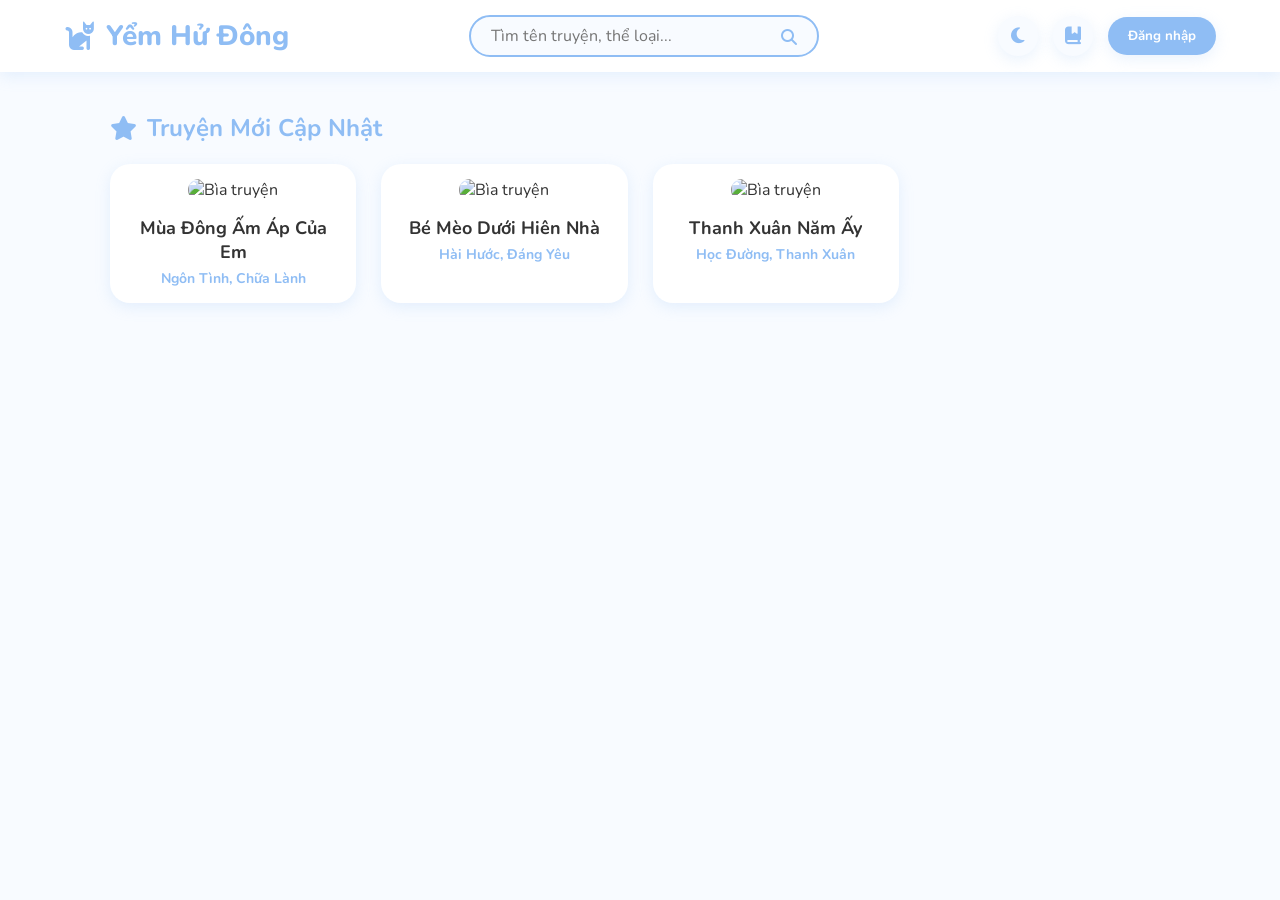
==== commit 22549dfb: "Update index.html" ====
--- a/index.html
+++ b/index.html
@@ -3,194 +3,58 @@
 <head>
     <meta charset="UTF-8">
     <meta name="viewport" content="width=device-width, initial-scale=1.0">
-    <title>Yểm Hử Đông - Hệ Thống Đọc Truyện Cute</title>
-    <link href="https://fonts.googleapis.com/css2?family=Nunito:wght@400;600;700;800&display=swap" rel="stylesheet">
-    <link rel="stylesheet" href="https://cdnjs.cloudflare.com/ajax/libs/font-awesome/6.0.0/css/all.min.css">
+    <title>Yểm Hử Đông - Góc Đọc Truyện Cute</title>
+    <!-- Nhúng CSS & Icon -->
     <link rel="stylesheet" href="style.css">
+    <link rel="stylesheet" href="https://cdnjs.cloudflare.com/ajax/libs/font-awesome/6.4.0/css/all.min.css">
 </head>
-<!-- Mặc định gán sẵn lớp light-mode ở đây để CSS nhận diện không bị lỗi -->
-<body class="light-mode">
+<body>
 
-    <!-- 1. THANH MENU TRÊN CÙNG ( NAVBAR ) -->
-    <nav class="navbar">
-        <div class="nav-container">
-            <!-- Menu bên trái chỉ giữ lại Liên hệ, đã xóa Thể loại và Trạng thái -->
-            <div class="nav-left">
-                <div class="dropdown">
-                    <button class="dropbtn">Liên hệ <i class="fas fa-chevron-down"></i></button>
-                    <div class="dropdown-content">
-                        <a href="#">Facebook</a>
-                        <a href="#">Chính sách</a>
-                    </div>
-                </div>
-            </div>
+    <!-- HEADER GIAO DIỆN -->
+    <header>
+        <a href="index.html" class="logo">
+            <i class="fa-solid fa-cat"></i> Yểm Hử Đông
+        </a>
+        <div class="search-bar">
+            <input type="text" placeholder="Tìm tên truyện, thể loại...">
+            <i class="fa-solid fa-search"></i>
+        </div>
+        <div class="nav-tools">
+            <button class="btn-tool" onclick="toggleTheme()" title="Sáng/Tối"><i id="theme-icon" class="fa-solid fa-moon"></i></button>
+            <button class="btn-tool" title="Tủ truyện của tôi"><i class="fa-solid fa-book-bookmark"></i></button>
+            <button class="btn-login">Đăng nhập</button>
+        </div>
+    </header>
 
-            <!-- Tên Web chính giữa -->
-            <div class="logo" onclick="showPage('home-section')">🌿 YỂM HỬ ĐÔNG 🌿</div>
+    <!-- KHU VỰC DANH SÁCH TRUYỆN -->
+    <div class="main-container">
+        <h2 class="section-title"><i class="fa-solid fa-star"></i> Truyện Mới Cập Nhật</h2>
+        
+        <div class="story-grid">
+            <!-- Thẻ truyện 1 (Bấm vào sẽ sang trang profile.html) -->
+            <a href="profile.html" class="story-card">
+                <img src="https://i.pinimg.com/736x/21/df/b2/21dfb2c86b2de5d1d6a7edc1e793ea5e.jpg" alt="Bìa truyện">
+                <h3>Mùa Đông Ấm Áp Của Em</h3>
+                <p>Ngôn Tình, Chữa Lành</p>
+            </a>
 
-            <!-- Cụm chức năng bên phải -->
-            <div class="nav-right">
-                <button class="btn-bell" onclick="alert('Không có thông báo mới nào~')">
-                    <i class="fas fa-bell"></i>
-                </button>
-                <button id="theme-toggle" class="btn-round"><i class="fas fa-moon"></i></button>
-                
-                <button class="btn-login-outline" onclick="openAuthModal()" id="auth-btn">
-                    <i class="fas fa-user"></i> Đăng nhập
-                </button>
-            </div>
-        </div>
-    </nav>
+            <!-- Thẻ truyện 2 -->
+            <a href="profile.html" class="story-card">
+                <img src="https://i.pinimg.com/736x/8a/a0/08/8aa008906bdc7e7b8b7edee93936496f.jpg" alt="Bìa truyện">
+                <h3>Bé Mèo Dưới Hiên Nhà</h3>
+                <p>Hài Hước, Đáng Yêu</p>
+            </a>
 
-    <!-- 2. THANH CHẠY CHỮ THÔNG BÁO (Loa màu xanh dương #8FBDF4) -->
-    <div class="announcement-banner">
-        <div class="announcement-tag"><i class="fas fa-bullhorn"></i> THÔNG BÁO</div>
-        <div class="announcement-text">
-            <marquee behavior="scroll" direction="left" scrollamount="5">
-                Xin chào những dấu chân vô tình dừng lại trước bậu cửa nhuốm màu thời gian của Yểm Hử Đông.
-            </marquee>
+            <!-- Thẻ truyện 3 -->
+            <a href="profile.html" class="story-card">
+                <img src="https://i.pinimg.com/736x/6f/db/05/6fdb05d933391d84bbaad7bdf75608b4.jpg" alt="Bìa truyện">
+                <h3>Thanh Xuân Năm Ấy</h3>
+                <p>Học Đường, Thanh Xuân</p>
+            </a>
         </div>
     </div>
 
-    <!-- ==========================================
-         PHẦN A: GIAO DIỆN TRANG CHỦ (HOME)
-         ========================================== -->
-    <section id="home-section" class="page-section active">
-        <!-- Ô Tìm kiếm to rõ ràng -->
-        <div class="hero-search">
-            <div class="search-box">
-                <i class="fas fa-search"></i>
-                <input type="text" id="search-input" placeholder="Nhập tên truyện hoặc thể loại cần tìm...">
-            </div>
-            
-            <!-- Bộ lọc tag nhanh giữ lại dưới này để tìm kiếm tiện hơn -->
-            <div class="tags-scroll">
-                <span class="tag active" onclick="filterGenre('all')">Tất cả</span>
-                <span class="tag" onclick="filterGenre('Danmei')">Danmei</span>
-                <span class="tag" onclick="filterGenre('Fantasy')">Fantasy</span>
-                <span class="tag" onclick="filterGenre('ABO')">ABO</span>
-                <span class="tag" onclick="filterGenre('Cổ Phong')">Cổ Phong</span>
-            </div>
-        </div>
-
-        <!-- Danh sách truyện chia ô lưới ngăn nắp -->
-        <main class="main-content">
-            <h3 class="section-title"><i class="fas fa-star" style="color: #f1c40f;"></i> Danh Sách Truyện Đề Cử</h3>
-            <div class="story-grid">
-                <!-- Truyện 1 -->
-                <div class="story-card" data-genre="Fantasy ABO" onclick="openStory('Yểm Hử Đông Truyện Ký')">
-                    <div class="card-cover">
-                        <img src="https://images.unsplash.com/photo-1512820790803-83ca734da794?q=80&w=400" alt="Bìa">
-                        <span class="card-badge hot">Hot</span>
-                    </div>
-                    <div class="card-info">
-                        <h4>Yểm Hử Đông Truyện Ký</h4>
-                        <p>Chương 120 • Hoàn thành</p>
-                        <span class="mini-tag">Fantasy</span>
-                    </div>
-                </div>
-                <!-- Truyện 2 -->
-                <div class="story-card" data-genre="Danmei Hiện Đại" onclick="openStory('Tình Yêu Màu Xanh Pastel')">
-                    <div class="card-cover">
-                        <img src="https://images.unsplash.com/photo-1544716278-ca5e3f4abd8c?q=80&w=400" alt="Bìa">
-                        <span class="card-badge new">Mới</span>
-                    </div>
-                    <div class="card-info">
-                        <h4>Tình Yêu Màu Xanh Pastel</h4>
-                        <p>Chương 45 • Đang ra</p>
-                        <span class="mini-tag">Danmei</span>
-                    </div>
-                </div>
-            </div>
-        </main>
-    </section>
-
-    <!-- ==========================================
-         PHẦN B: GIAO DIỆN ĐỌC TRUYỆN (READING)
-         ========================================== -->
-    <section id="reading-section" class="page-section">
-        <div class="toolbar">
-            <button class="tool-btn" onclick="changeFontSize(-2)">A-</button>
-            <span id="font-size-label">18px</span>
-            <button class="tool-btn" onclick="changeFontSize(2)">A+</button>
-            <button class="btn-cute-sm" onclick="saveToLibrary()"><i class="fas fa-bookmark"></i> Lưu Vào Kho</button>
-        </div>
-
-        <article class="reading-container">
-            <h1 id="current-story-title" class="story-title">Tên Truyện</h1>
-            <h3 class="story-chapter-title">Chương 1: Khởi Đầu Mới</h3>
-            
-            <div class="story-content" id="story-text">
-                <p data-para="1">Mưa rơi lất phất bên ngoài khung cửa sổ kính, nhuộm không gian thành một màu xanh nhạt. <span class="para-comment" onclick="commentParagraph(1)"><i class="far fa-comment-dots"></i></span></p>
-                <p data-para="2">Cậu khẽ lật giở trang sách, mùi hương giấy mới hòa quyện cùng vị trà ấm nồng nàn. <span class="para-comment" onclick="commentParagraph(2)"><i class="far fa-comment-dots"></i></span></p>
-                <p data-para="3">Bất chợt, một bóng người cao gầy che khuất ánh sáng dịu nhẹ bước vào bên trong phòng. <span class="para-comment" onclick="commentParagraph(3)"><i class="far fa-comment-dots"></i></span></p>
-            </div>
-        </article>
-
-        <div class="chapter-nav">
-            <button class="btn-nav" onclick="alert('Đây là chương đầu rồi!')"><i class="fas fa-arrow-left"></i> Chương Trước</button>
-            <button class="btn-nav" onclick="alert('Hết chương rồi, đợi nhóm dịch up tiếp nhé~')">Chương Sau <i class="fas fa-arrow-right"></i></button>
-        </div>
-
-        <div class="interaction-bar">
-            <button class="btn-heart" onclick="toggleHeart(this)"><i class="far fa-heart"></i> Yêu thích (<span class="count">105</span>)</button>
-            <button class="btn-share" onclick="sharePage()"><i class="fas fa-share-nodes"></i> Chia sẻ link</button>
-        </div>
-
-        <section class="comment-area">
-            <h4><i class="fas fa-comments"></i> Bình luận của độc giả</h4>
-            <div class="comment-input-box">
-                <textarea id="main-comment-input" placeholder="Nhập bình luận siêu dễ thương của bạn vào đây..."></textarea>
-                <button class="btn-send" onclick="submitMainComment()">Gửi đi</button>
-            </div>
-            <div class="comment-list" id="comment-list-box">
-                <div class="comment-item">
-                    <div class="c-avatar">🌸</div>
-                    <div class="c-info">
-                        <h5>Thỏ Con Mê Truyện</h5>
-                        <p>Ui chu choa truyện dễ thương xỉu lên xỉu xuống luôn á!</p>
-                    </div>
-                </div>
-            </div>
-        </section>
-    </section>
-
-    <!-- ==========================================
-         PHẦN C: CỬA SỔ MODAL ĐĂNG NHẬP / HỒ SƠ
-         ========================================== -->
-    <div class="modal" id="auth-modal">
-        <div class="modal-content">
-            <span class="close-modal" onclick="closeAuthModal()">&times;</span>
-            <div id="auth-form-box">
-                <h3 style="color: var(--primary); text-align: center; margin-top: 0;">🌿 THÀNH VIÊN ĐÔNG CUTE 🌿</h3>
-                <div class="input-group">
-                    <input type="text" id="username" placeholder="Tên tài khoản...">
-                </div>
-                <div class="input-group">
-                    <input type="password" id="password" placeholder="Mật khẩu...">
-                </div>
-                <button class="btn-cute-sm" style="width:100%; margin-top:10px;" onclick="handleLogin()">Đăng Nhập / Đăng Ký</button>
-            </div>
-
-            <div id="user-profile-box" style="display: none;">
-                <div class="profile-header">
-                    <div class="avatar-container">
-                        <img src="https://images.unsplash.com/photo-1534528741775-53994a69daeb?q=80&w=150" id="user-avatar" alt="Avatar">
-                        <label for="avatar-input" class="upload-btn"><i class="fas fa-camera"></i></label>
-                        <input type="file" id="avatar-input" accept="image/*" style="display:none;" onchange="uploadAvatar(event)">
-                    </div>
-                    <h3 id="display-name" style="margin: 10px 0 5px 0;">Độc giả cute</h3>
-                    <p style="font-size:12px; color:#aaa; margin:0;">Thành viên của gia đình Yểm Hử Đông</p>
-                </div>
-                <hr style="border:0; border-top:1px dashed var(--primary); margin:15px 0;">
-                <h4 class="profile-saved-title"><i class="fas fa-folder-heart"></i> Kho Truyện Đang Lưu</h4>
-                <div class="saved-list" id="saved-list-box">
-                    <p style="font-size:13px; color:#888;">Chưa có truyện nào được lưu cả~</p>
-                </div>
-            </div>
-        </div>
-    </div>
-
+    <!-- Nhúng Javascript -->
     <script src="script.js"></script>
 </body>
 </html>
--- a/style.css
+++ b/style.css
@@ -1,163 +1,101 @@
+/* ================= BIẾN MÀU SẮC (THEME) ================= */
+@import url('https://fonts.googleapis.com/css2?family=Nunito:wght@400;600;700;800&display=swap');
+
 :root {
-    --primary: #8FBDF4;
-    --primary-light: #eef5fc;
-    --primary-hover: #73aae6;
-    
-    --bg-light: #f5f8fa;
-    --card-light: #ffffff;
-    --text-main: #4a5768;
-    --text-title: #2a3544;
-    
-    --bg-dark: #12151c;
-    --card-dark: #1e222b;
-    --text-dark-main: #9cb1c9;
-    --text-dark-title: #ffffff;
-    
-    --transition: all 0.3s cubic-bezier(0.4, 0, 0.2, 1);
-    --shadow: 0 8px 24px rgba(143, 189, 244, 0.12);
+    --primary-color: #8FBDF4;
+    --primary-hover: #7aaee6;
+    --bg-color: #F8FBFF;
+    --text-color: #333333;
+    --card-bg: #FFFFFF;
+    --shadow: 0 4px 15px rgba(143, 189, 244, 0.2);
+    --border-radius: 20px;
 }
 
-/* Định dạng cơ bản */
-body {
-    font-family: 'Nunito', sans-serif;
-    margin: 0; padding: 0; transition: var(--transition);
-    user-select: none; -webkit-user-select: none; /* Tính năng CHỐNG COPY */
+/* Chế độ tối (Dark Mode) */
+[data-theme="dark"] {
+    --primary-color: #6C9CD5;
+    --bg-color: #1A1A24;
+    --text-color: #E0E0E0;
+    --card-bg: #252535;
+    --shadow: 0 4px 15px rgba(0, 0, 0, 0.4);
 }
-body.light-mode { background: var(--bg-light); color: var(--text-main); }
-body.dark-mode { background: var(--bg-dark); color: var(--text-dark-main); }
 
-/* Thanh Navbar */
-.navbar {
-    background: var(--card-light); padding: 12px 20px;
-    position: sticky; top: 0; z-index: 1000; box-shadow: 0 4px 15px rgba(143,189,244,0.06);
+/* ================= CƠ BẢN ================= */
+* { margin: 0; padding: 0; box-sizing: border-box; font-family: 'Nunito', sans-serif; transition: background 0.3s, color 0.3s; }
+body { background-color: var(--bg-color); color: var(--text-color); }
+a { text-decoration: none; color: inherit; }
+button { cursor: pointer; border: none; font-family: 'Nunito', sans-serif; }
+ul { list-style: none; }
+
+/* ================= HEADER ================= */
+header {
+    background-color: var(--card-bg);
+    padding: 15px 5%;
+    display: flex; justify-content: space-between; align-items: center;
+    box-shadow: var(--shadow); position: sticky; top: 0; z-index: 100;
 }
-body.dark-mode .navbar { background: var(--card-dark); box-shadow: 0 4px 15px rgba(0,0,0,0.3); }
-.nav-container { max-width: 1200px; margin: 0 auto; display: flex; justify-content: space-between; align-items: center; }
-.logo { font-size: 20px; font-weight: 800; color: var(--primary); cursor: pointer; letter-spacing: 0.5px; }
-.nav-left, .nav-right { display: flex; align-items: center; gap: 12px; }
+.logo { font-size: 28px; font-weight: 800; color: var(--primary-color); display: flex; align-items: center; gap: 10px; }
+.logo img { width: 40px; height: 40px; }
+.search-bar { display: flex; background: var(--bg-color); border-radius: 30px; padding: 8px 20px; width: 350px; border: 2px solid var(--primary-color); }
+.search-bar input { background: transparent; border: none; outline: none; flex: 1; color: var(--text-color); font-size: 16px; }
+.search-bar i { color: var(--primary-color); cursor: pointer; margin-top: 4px; }
+.nav-tools { display: flex; gap: 15px; align-items: center; }
+.btn-tool { background: var(--bg-color); color: var(--primary-color); width: 40px; height: 40px; border-radius: 50%; display: flex; justify-content: center; align-items: center; font-size: 18px; box-shadow: var(--shadow); }
+.btn-tool:hover { background: var(--primary-color); color: #fff; }
+.btn-login { background: var(--primary-color); color: #fff; padding: 10px 20px; border-radius: 20px; font-weight: 700; box-shadow: var(--shadow);}
 
-/* Menu thả xuống Dropdown */
-.dropdown { position: relative; display: inline-block; }
-.dropbtn { background: none; border: none; color: inherit; font-family: inherit; font-size: 14px; font-weight: 700; cursor: pointer; display: flex; align-items: center; gap: 5px; }
-.dropdown-content { display: none; position: absolute; background: var(--card-light); min-width: 150px; border-radius: 12px; box-shadow: var(--shadow); padding: 5px 0; border: 1px solid var(--primary-light); top: 100%; left: 0; }
-body.dark-mode .dropdown-content { background: var(--card-dark); border-color: #2c3547; }
-.dropdown-content a { color: inherit; padding: 10px 15px; text-decoration: none; display: block; font-size: 13px; font-weight: 600; }
-.dropdown-content a:hover { background: var(--primary-light); color: var(--primary); }
-.dropdown:hover .dropdown-content { display: block; }
-.dropdown:hover .dropbtn { color: var(--primary); }
+/* ================= TRANG CHỦ (INDEX.HTML) ================= */
+.main-container { max-width: 1100px; margin: 40px auto; padding: 0 20px; }
+.section-title { font-size: 24px; color: var(--primary-color); margin-bottom: 20px; display: flex; align-items: center; gap: 10px; }
+.story-grid { display: grid; grid-template-columns: repeat(auto-fill, minmax(200px, 1fr)); gap: 25px; }
+.story-card { background: var(--card-bg); border-radius: var(--border-radius); padding: 15px; box-shadow: var(--shadow); text-align: center; transition: transform 0.3s; }
+.story-card:hover { transform: translateY(-10px); }
+.story-card img { width: 100%; height: 250px; object-fit: cover; border-radius: 15px; margin-bottom: 15px; }
+.story-card h3 { font-size: 18px; margin-bottom: 5px; color: var(--text-color); }
+.story-card p { font-size: 14px; color: var(--primary-color); font-weight: bold; }
 
-/* Các nút bấm hình tròn bồng bềnh */
-.btn-round, .btn-bell { background: var(--primary-light); border: none; color: var(--primary); width: 38px; height: 38px; border-radius: 50%; cursor: pointer; display: flex; align-items: center; justify-content: center; transition: var(--transition); }
-body.dark-mode .btn-round { background: #29313f; }
-.btn-bell { background: #fff9e6; color: #f1c40f; }
-.btn-login-outline { border: 2px solid var(--primary); background: transparent; color: inherit; padding: 6px 16px; border-radius: 30px; font-weight: 700; font-size: 13px; cursor: pointer; transition: var(--transition); display: flex; align-items: center; gap: 6px; }
-.btn-login-outline:hover { background: var(--primary); color: white; }
+/* ================= TRANG CHI TIẾT (PROFILE.HTML) ================= */
+.profile-wrap { max-width: 900px; margin: 40px auto; padding: 0 20px; }
+.profile-header { display: flex; gap: 30px; background: var(--card-bg); padding: 30px; border-radius: var(--border-radius); box-shadow: var(--shadow); margin-bottom: 30px; }
+.cover-img { width: 200px; height: 280px; object-fit: cover; border-radius: 15px; box-shadow: var(--shadow); }
+.info-text h1 { font-size: 32px; color: var(--primary-color); margin-bottom: 10px; }
+.info-text .tags span { background: var(--bg-color); color: var(--primary-color); padding: 5px 12px; border-radius: 15px; font-size: 14px; margin-right: 5px; font-weight: bold; }
+.btn-read-now { background: var(--primary-color); color: #fff; padding: 12px 30px; border-radius: 25px; font-size: 18px; font-weight: bold; margin-top: 20px; display: inline-block; box-shadow: var(--shadow); }
 
-/* Bảng tin thông báo chạy chữ */
-.announcement-banner { max-width: 1200px; margin: 12px auto 0 auto; background: white; border-radius: 12px; padding: 6px 12px; display: flex; align-items: center; gap: 10px; border: 1px solid #e1eaf5; box-shadow: 0 2px 8px rgba(0,0,0,0.01); }
-body.dark-mode .announcement-banner { background: var(--card-dark); border-color: #2c3547; }
-.announcement-tag { background: #5a7369; color: white; font-size: 10px; font-weight: 800; padding: 4px 8px; border-radius: 6px; white-space: nowrap; }
-.announcement-text { flex-grow: 1; overflow: hidden; font-size: 13px; font-weight: 600; }
+/* Văn án & Mục lục */
+.box-section { background: var(--card-bg); padding: 30px; border-radius: var(--border-radius); box-shadow: var(--shadow); margin-bottom: 30px; }
+.box-section h2 { color: var(--primary-color); margin-bottom: 15px; border-bottom: 2px dashed var(--primary-color); padding-bottom: 10px; }
+.synopsis { line-height: 1.8; font-size: 16px; }
+.chapter-list li { padding: 12px 15px; border-bottom: 1px solid var(--bg-color); display: flex; justify-content: space-between; cursor: pointer; border-radius: 10px; }
+.chapter-list li:hover { background: var(--bg-color); color: var(--primary-color); padding-left: 20px; }
 
-/* Hệ thống chuyển trang ẩn / hiện */
-.page-section { display: none; }
-.page-section.active { display: block; }
+/* ================= KHU VỰC ĐỌC (READING) ================= */
+.reading-settings { display: flex; justify-content: center; gap: 20px; margin: 40px 0 20px; background: var(--card-bg); padding: 15px; border-radius: var(--border-radius); box-shadow: var(--shadow); }
+.reading-settings button { background: var(--bg-color); padding: 8px 15px; border-radius: 10px; color: var(--text-color); font-weight: bold;}
+.story-content { background: var(--card-bg); padding: 40px; border-radius: var(--border-radius); box-shadow: var(--shadow); font-size: 18px; line-height: 1.8; }
+.anti-copy { -webkit-user-select: none; -moz-user-select: none; -ms-user-select: none; user-select: none; }
 
-/* Tìm kiếm bồng bềnh đám mây */
-.hero-search { max-width: 500px; margin: 30px auto; padding: 0 15px; }
-.search-box { background: var(--card-light); padding: 12px 18px; border-radius: 30px; display: flex; align-items: center; gap: 10px; box-shadow: var(--shadow); border: 2px solid transparent; transition: var(--transition); }
-body.dark-mode .search-box { background: var(--card-dark); }
-.search-box:focus-within { border-color: var(--primary); }
-.search-box input { border: none; outline: none; background: transparent; width: 100%; color: inherit; font-family: inherit; font-size: 14px; }
-.search-box i { color: var(--primary); }
+/* Bình luận theo đoạn */
+.story-paragraph { position: relative; margin-bottom: 20px; }
+.story-paragraph:hover { background: rgba(143, 189, 244, 0.1); border-radius: 8px; }
+.inline-comment-btn { position: absolute; right: -40px; top: 0; background: var(--primary-color); color: #fff; width: 30px; height: 30px; border-radius: 50%; display: none; justify-content: center; align-items: center; cursor: pointer; box-shadow: var(--shadow); }
+.story-paragraph:hover .inline-comment-btn { display: flex; }
 
-.tags-scroll { display: flex; gap: 8px; margin-top: 15px; overflow-x: auto; padding: 5px 0; scrollbar-width: none; }
-.tags-scroll::-webkit-scrollbar { display: none; }
-.tag { background: var(--card-light); padding: 6px 14px; border-radius: 20px; font-size: 12px; font-weight: 700; cursor: pointer; white-space: nowrap; box-shadow: 0 2px 6px rgba(0,0,0,0.02); }
-body.dark-mode .tag { background: var(--card-dark); }
-.tag.active, .tag:hover { background: var(--primary); color: white; }
+/* Điều hướng & Tương tác */
+.chapter-nav { display: flex; justify-content: space-between; margin-top: 30px; }
+.btn-nav { background: var(--primary-color); color: #fff; padding: 12px 25px; border-radius: 25px; font-weight: bold; font-size: 16px; box-shadow: var(--shadow); }
+.interaction-bar { display: flex; justify-content: center; gap: 40px; margin: 40px 0; }
+.interaction-item { display: flex; flex-direction: column; align-items: center; gap: 5px; cursor: pointer; font-weight: bold;}
+.interaction-item i { font-size: 28px; color: var(--primary-color); transition: transform 0.2s; }
+.interaction-item:hover i { transform: scale(1.2); }
+.heart-active { color: #ff4d4d !important; }
 
-/* Lưới hiển thị danh sách truyện */
-.main-content { max-width: 900px; margin: 0 auto; padding: 0 20px 40px 20px; }
-.section-title { font-size: 16px; font-weight: 800; margin-bottom: 15px; }
-.story-grid { display: grid; grid-template-columns: repeat(2, 1fr); gap: 15px; }
-@media (min-width: 600px) { .story-grid { grid-template-columns: repeat(3, 1fr); } }
-
-.story-card { background: var(--card-light); border-radius: 16px; overflow: hidden; box-shadow: var(--shadow); cursor: pointer; transition: var(--transition); }
-body.dark-mode .story-card { background: var(--card-dark); }
-.story-card:hover { transform: translateY(-5px); }
-.card-cover { position: relative; width: 100%; padding-top: 130%; background: #eef4fb; }
-.card-cover img { position: absolute; top: 0; left: 0; width: 100%; height: 100%; object-fit: cover; }
-.card-badge { position: absolute; top: 8px; left: 8px; color: white; font-size: 9px; font-weight: 800; padding: 2px 6px; border-radius: 6px; text-transform: uppercase; }
-.card-badge.hot { background: var(--primary); }
-.card-badge.new { background: #ff7675; }
-.card-info { padding: 10px; }
-.card-info h4 { margin: 0 0 4px 0; font-size: 13px; font-weight: 700; white-space: nowrap; overflow: hidden; text-overflow: ellipsis; }
-.card-info p { margin: 0 0 6px 0; font-size: 11px; color: #a0aec0; }
-.mini-tag { font-size: 9px; background: var(--primary-light); color: var(--primary); padding: 1px 5px; border-radius: 4px; font-weight: 700; }
-
-/* ------------------------------------
-   GIAO DIỆN KHU ĐỌC TRUYỆN (`reading`)
------------------------------------- */
-.toolbar { display: flex; justify-content: center; align-items: center; gap: 10px; margin: 20px auto; }
-.tool-btn { background: var(--card-light); border: 1px solid #e2e8f0; width: 34px; height: 34px; border-radius: 50%; cursor: pointer; font-weight: 700; font-family: inherit; }
-body.dark-mode .tool-btn { background: var(--card-dark); border-color: #2d3446; color: white; }
-.btn-cute-sm { background: var(--primary); color: white; border: none; padding: 8px 16px; border-radius: 20px; font-weight: 700; font-size: 13px; cursor: pointer; font-family: inherit; }
-
-.reading-container { max-width: 700px; margin: 0 auto; padding: 25px; background: var(--card-light); border-radius: 20px; box-shadow: var(--shadow); }
-body.dark-mode .reading-container { background: var(--card-dark); }
-.story-title { text-align: center; font-size: 22px; color: var(--primary); margin-bottom: 4px; font-weight: 800; }
-.story-chapter-title { text-align: center; font-size: 14px; color: #a0aec0; margin-top: 0; margin-bottom: 25px; }
-
-.story-content p { font-size: 18px; line-height: 2.1; margin-bottom: 22px; position: relative; padding-right: 30px; text-align: justify; }
-
-/* Nút bình luận ẩn từng đoạn văn kẹo ngọt */
-.para-comment { position: absolute; right: 0; top: 0; color: var(--primary); cursor: pointer; opacity: 0; transition: var(--transition); }
-.story-content p:hover .para-comment { opacity: 0.7; }
-.para-comment:hover { opacity: 1 !important; transform: scale(1.1); }
-
-/* Nút Chuyển chương */
-.chapter-nav { display: flex; justify-content: center; gap: 12px; margin: 25px 0; }
-.btn-nav { background: var(--card-light); border: 2px solid var(--primary); color: var(--primary); padding: 8px 16px; border-radius: 20px; font-weight: 700; font-family: inherit; cursor: pointer; }
-.btn-nav:hover { background: var(--primary); color: white; }
-
-.interaction-bar { display: flex; justify-content: center; gap: 12px; margin-bottom: 30px; }
-.btn-heart { background: #fff0f0; border: none; color: #ff6b6b; padding: 10px 20px; border-radius: 20px; font-weight: 700; cursor: pointer; font-family: inherit; }
-.btn-heart.liked { background: #ff6b6b; color: white; }
-.btn-share { background: #eef9f5; border: none; color: #2ecc71; padding: 10px 20px; border-radius: 20px; font-weight: 700; cursor: pointer; font-family: inherit; }
-
-/* Khung bình luận tổng */
-.comment-area { max-width: 700px; margin: 0 auto; }
-.comment-input-box { background: var(--card-light); padding: 12px; border-radius: 16px; box-shadow: var(--shadow); display: flex; flex-direction: column; gap: 8px; }
-body.dark-mode .comment-input-box { background: var(--card-dark); }
-.comment-input-box textarea { border: none; resize: none; outline: none; background: transparent; font-family: inherit; font-size: 14px; color: inherit; height: 60px; }
-.btn-send { background: var(--primary-light); color: var(--primary); border: none; padding: 6px 14px; border-radius: 20px; font-weight: 700; align-self: flex-end; cursor: pointer; font-family: inherit; }
-.btn-send:hover { background: var(--primary); color: white; }
-
-.comment-list { margin-top: 15px; display: flex; flex-direction: column; gap: 10px; }
-.comment-item { background: var(--card-light); padding: 12px; border-radius: 14px; display: flex; gap: 10px; }
-body.dark-mode .comment-item { background: var(--card-dark); }
-.c-avatar { background: var(--primary-light); width: 36px; height: 36px; border-radius: 50%; display: flex; align-items: center; justify-content: center; font-size: 14px; flex-shrink: 0; }
-.c-info h5 { margin: 0 0 2px 0; font-size: 13px; }
-.c-info p { margin: 0; font-size: 12px; line-height: 1.4; }
-
-/* ------------------------------------
-   CỬA SỔ MODAL ( ĐĂNG NHẬP / HỒ SƠ CÁ NHÂN )
------------------------------------- */
-.modal { display: none; position: fixed; top: 0; left: 0; width: 100%; height: 100%; background: rgba(0,0,0,0.4); z-index: 2000; align-items: center; justify-content: center; }
-.modal-content { background: var(--card-light); padding: 25px; border-radius: 20px; max-width: 400px; width: 90%; box-shadow: var(--shadow); position: relative; }
-body.dark-mode .modal-content { background: var(--card-dark); }
-.close-modal { position: absolute; top: 12px; right: 18px; font-size: 22px; cursor: pointer; color: #aaa; }
-
-.input-group { margin-bottom: 12px; }
-.input-group input { width: 100%; padding: 10px 15px; border: 1px solid #e1e8f0; border-radius: 20px; outline: none; background: transparent; color: inherit; font-family: inherit; }
-body.dark-mode .input-group input { border-color: #2c3547; }
-
-.profile-header { display: flex; flex-direction: column; align-items: center; text-align: center; }
-.avatar-container { position: relative; width: 90px; height: 90px; }
-.avatar-container img { width: 100%; height: 100%; border-radius: 50%; border: 3px solid var(--primary); object-fit: cover; }
-.upload-btn { position: absolute; bottom: 0; right: 0; background: var(--primary); color: white; width: 28px; height: 28px; border-radius: 50%; display: flex; align-items: center; justify-content: center; font-size: 11px; cursor: pointer; }
-
-@media (max-width: 650px) {
-    .nav-left { display: none; } /* Ẩn menu chữ trên đt để đỡ rối */
-}
+/* Bình luận */
+.comment-box { display: flex; gap: 15px; margin-top: 20px; }
+.comment-box img { width: 50px; height: 50px; border-radius: 50%; object-fit: cover; }
+.comment-input-area { flex: 1; }
+.comment-input-area textarea { width: 100%; height: 80px; padding: 15px; border-radius: 15px; border: 2px solid var(--bg-color); background: var(--bg-color); color: var(--text-color); resize: none; outline: none; font-size: 16px; }
+.comment-input-area textarea:focus { border-color: var(--primary-color); }
+.comment-actions { display: flex; justify-content: space-between; margin-top: 10px; }
+.btn-upload-img { background: transparent; color: var(--primary-color); font-size: 22px; }
+.btn-send { background: var(--primary-color); color: #fff; padding: 8px 20px; border-radius: 20px; font-weight: bold; }
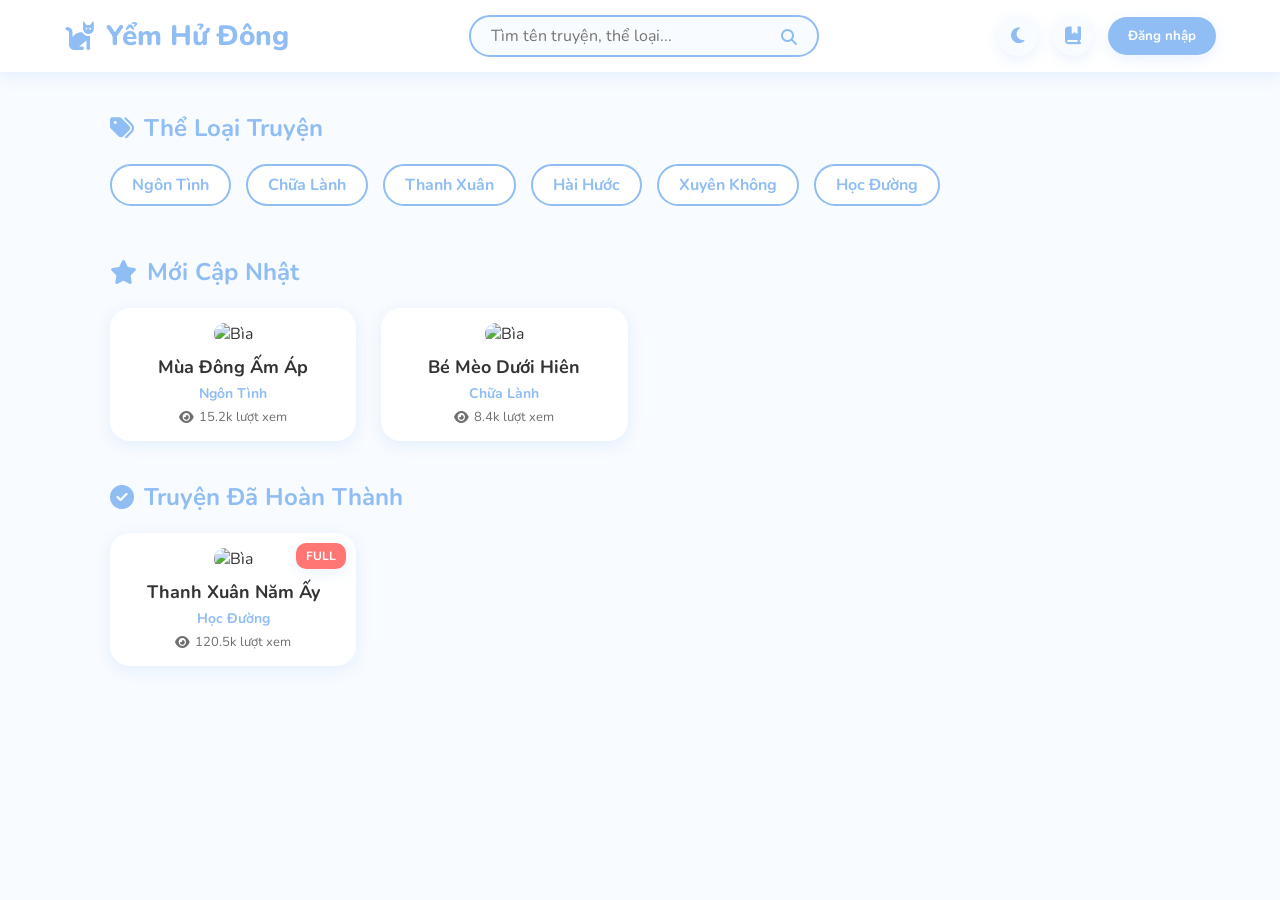
==== commit 27da764c: "Update index.html" ====
--- a/index.html
+++ b/index.html
@@ -2,59 +2,65 @@
 <html lang="vi">
 <head>
     <meta charset="UTF-8">
-    <meta name="viewport" content="width=device-width, initial-scale=1.0">
-    <title>Yểm Hử Đông - Góc Đọc Truyện Cute</title>
-    <!-- Nhúng CSS & Icon -->
+    <title>Yểm Hử Đông - Trang Chủ</title>
     <link rel="stylesheet" href="style.css">
     <link rel="stylesheet" href="https://cdnjs.cloudflare.com/ajax/libs/font-awesome/6.4.0/css/all.min.css">
 </head>
 <body>
-
-    <!-- HEADER GIAO DIỆN -->
     <header>
-        <a href="index.html" class="logo">
-            <i class="fa-solid fa-cat"></i> Yểm Hử Đông
-        </a>
+        <a href="index.html" class="logo"><i class="fa-solid fa-cat"></i> Yểm Hử Đông</a>
         <div class="search-bar">
             <input type="text" placeholder="Tìm tên truyện, thể loại...">
             <i class="fa-solid fa-search"></i>
         </div>
         <div class="nav-tools">
-            <button class="btn-tool" onclick="toggleTheme()" title="Sáng/Tối"><i id="theme-icon" class="fa-solid fa-moon"></i></button>
-            <button class="btn-tool" title="Tủ truyện của tôi"><i class="fa-solid fa-book-bookmark"></i></button>
+            <button class="btn-tool" onclick="toggleTheme()"><i id="theme-icon" class="fa-solid fa-moon"></i></button>
+            <button class="btn-tool"><i class="fa-solid fa-book-bookmark"></i></button>
             <button class="btn-login">Đăng nhập</button>
         </div>
     </header>
 
-    <!-- KHU VỰC DANH SÁCH TRUYỆN -->
     <div class="main-container">
-        <h2 class="section-title"><i class="fa-solid fa-star"></i> Truyện Mới Cập Nhật</h2>
-        
+        <!-- THỂ LOẠI -->
+        <h2 class="section-title"><i class="fa-solid fa-tags"></i> Thể Loại Truyện</h2>
+        <div class="genre-list">
+            <div class="genre-tag">Ngôn Tình</div>
+            <div class="genre-tag">Chữa Lành</div>
+            <div class="genre-tag">Thanh Xuân</div>
+            <div class="genre-tag">Hài Hước</div>
+            <div class="genre-tag">Xuyên Không</div>
+            <div class="genre-tag">Học Đường</div>
+        </div>
+
+        <!-- TRUYỆN MỚI CẬP NHẬT -->
+        <h2 class="section-title"><i class="fa-solid fa-star"></i> Mới Cập Nhật</h2>
         <div class="story-grid">
-            <!-- Thẻ truyện 1 (Bấm vào sẽ sang trang profile.html) -->
             <a href="profile.html" class="story-card">
-                <img src="https://i.pinimg.com/736x/21/df/b2/21dfb2c86b2de5d1d6a7edc1e793ea5e.jpg" alt="Bìa truyện">
-                <h3>Mùa Đông Ấm Áp Của Em</h3>
-                <p>Ngôn Tình, Chữa Lành</p>
+                <img src="https://i.pinimg.com/736x/21/df/b2/21dfb2c86b2de5d1d6a7edc1e793ea5e.jpg" alt="Bìa">
+                <h3>Mùa Đông Ấm Áp</h3>
+                <p>Ngôn Tình</p>
+                <div class="view-count"><i class="fa-solid fa-eye"></i> 15.2k lượt xem</div>
             </a>
+            <a href="profile.html" class="story-card">
+                <img src="https://i.pinimg.com/736x/8a/a0/08/8aa008906bdc7e7b8b7edee93936496f.jpg" alt="Bìa">
+                <h3>Bé Mèo Dưới Hiên</h3>
+                <p>Chữa Lành</p>
+                <div class="view-count"><i class="fa-solid fa-eye"></i> 8.4k lượt xem</div>
+            </a>
+        </div>
 
-            <!-- Thẻ truyện 2 -->
+        <!-- TRUYỆN ĐÃ HOÀN THÀNH -->
+        <h2 class="section-title"><i class="fa-solid fa-circle-check"></i> Truyện Đã Hoàn Thành</h2>
+        <div class="story-grid">
             <a href="profile.html" class="story-card">
-                <img src="https://i.pinimg.com/736x/8a/a0/08/8aa008906bdc7e7b8b7edee93936496f.jpg" alt="Bìa truyện">
-                <h3>Bé Mèo Dưới Hiên Nhà</h3>
-                <p>Hài Hước, Đáng Yêu</p>
-            </a>
-
-            <!-- Thẻ truyện 3 -->
-            <a href="profile.html" class="story-card">
-                <img src="https://i.pinimg.com/736x/6f/db/05/6fdb05d933391d84bbaad7bdf75608b4.jpg" alt="Bìa truyện">
+                <div class="badge-completed">FULL</div>
+                <img src="https://i.pinimg.com/736x/6f/db/05/6fdb05d933391d84bbaad7bdf75608b4.jpg" alt="Bìa">
                 <h3>Thanh Xuân Năm Ấy</h3>
-                <p>Học Đường, Thanh Xuân</p>
+                <p>Học Đường</p>
+                <div class="view-count"><i class="fa-solid fa-eye"></i> 120.5k lượt xem</div>
             </a>
         </div>
     </div>
-
-    <!-- Nhúng Javascript -->
     <script src="script.js"></script>
 </body>
 </html>
--- a/style.css
+++ b/style.css
@@ -1,4 +1,3 @@
-/* ================= BIẾN MÀU SẮC (THEME) ================= */
 @import url('https://fonts.googleapis.com/css2?family=Nunito:wght@400;600;700;800&display=swap');
 
 :root {
@@ -11,7 +10,6 @@
     --border-radius: 20px;
 }
 
-/* Chế độ tối (Dark Mode) */
 [data-theme="dark"] {
     --primary-color: #6C9CD5;
     --bg-color: #1A1A24;
@@ -20,22 +18,15 @@
     --shadow: 0 4px 15px rgba(0, 0, 0, 0.4);
 }
 
-/* ================= CƠ BẢN ================= */
 * { margin: 0; padding: 0; box-sizing: border-box; font-family: 'Nunito', sans-serif; transition: background 0.3s, color 0.3s; }
 body { background-color: var(--bg-color); color: var(--text-color); }
 a { text-decoration: none; color: inherit; }
 button { cursor: pointer; border: none; font-family: 'Nunito', sans-serif; }
 ul { list-style: none; }
 
-/* ================= HEADER ================= */
-header {
-    background-color: var(--card-bg);
-    padding: 15px 5%;
-    display: flex; justify-content: space-between; align-items: center;
-    box-shadow: var(--shadow); position: sticky; top: 0; z-index: 100;
-}
+/* HEADER */
+header { background-color: var(--card-bg); padding: 15px 5%; display: flex; justify-content: space-between; align-items: center; box-shadow: var(--shadow); position: sticky; top: 0; z-index: 100; }
 .logo { font-size: 28px; font-weight: 800; color: var(--primary-color); display: flex; align-items: center; gap: 10px; }
-.logo img { width: 40px; height: 40px; }
 .search-bar { display: flex; background: var(--bg-color); border-radius: 30px; padding: 8px 20px; width: 350px; border: 2px solid var(--primary-color); }
 .search-bar input { background: transparent; border: none; outline: none; flex: 1; color: var(--text-color); font-size: 16px; }
 .search-bar i { color: var(--primary-color); cursor: pointer; margin-top: 4px; }
@@ -44,33 +35,40 @@
 .btn-tool:hover { background: var(--primary-color); color: #fff; }
 .btn-login { background: var(--primary-color); color: #fff; padding: 10px 20px; border-radius: 20px; font-weight: 700; box-shadow: var(--shadow);}
 
-/* ================= TRANG CHỦ (INDEX.HTML) ================= */
+/* THỂ LOẠI (HOME) */
 .main-container { max-width: 1100px; margin: 40px auto; padding: 0 20px; }
-.section-title { font-size: 24px; color: var(--primary-color); margin-bottom: 20px; display: flex; align-items: center; gap: 10px; }
+.section-title { font-size: 24px; color: var(--primary-color); margin-bottom: 20px; display: flex; align-items: center; gap: 10px; margin-top: 40px;}
+.genre-list { display: flex; gap: 15px; overflow-x: auto; padding-bottom: 10px; }
+.genre-list::-webkit-scrollbar { height: 6px; }
+.genre-list::-webkit-scrollbar-thumb { background: var(--primary-color); border-radius: 10px; }
+.genre-tag { background: var(--card-bg); color: var(--primary-color); border: 2px solid var(--primary-color); padding: 8px 20px; border-radius: 25px; font-weight: bold; white-space: nowrap; cursor: pointer;}
+.genre-tag:hover { background: var(--primary-color); color: #fff; }
+
+/* STORY CARD & MẮT XEM */
 .story-grid { display: grid; grid-template-columns: repeat(auto-fill, minmax(200px, 1fr)); gap: 25px; }
-.story-card { background: var(--card-bg); border-radius: var(--border-radius); padding: 15px; box-shadow: var(--shadow); text-align: center; transition: transform 0.3s; }
+.story-card { background: var(--card-bg); border-radius: var(--border-radius); padding: 15px; box-shadow: var(--shadow); text-align: center; transition: transform 0.3s; position: relative;}
 .story-card:hover { transform: translateY(-10px); }
-.story-card img { width: 100%; height: 250px; object-fit: cover; border-radius: 15px; margin-bottom: 15px; }
+.story-card img { width: 100%; height: 250px; object-fit: cover; border-radius: 15px; margin-bottom: 10px; }
 .story-card h3 { font-size: 18px; margin-bottom: 5px; color: var(--text-color); }
-.story-card p { font-size: 14px; color: var(--primary-color); font-weight: bold; }
+.story-card p { font-size: 14px; color: var(--primary-color); font-weight: bold; margin-bottom: 5px;}
+.view-count { font-size: 13px; opacity: 0.7; display: flex; align-items: center; justify-content: center; gap: 5px; }
+.badge-completed { position: absolute; top: 10px; right: 10px; background: #ff7675; color: white; padding: 5px 10px; border-radius: 10px; font-size: 12px; font-weight: bold; box-shadow: var(--shadow);}
 
-/* ================= TRANG CHI TIẾT (PROFILE.HTML) ================= */
+/* PROFILE PAGE */
 .profile-wrap { max-width: 900px; margin: 40px auto; padding: 0 20px; }
 .profile-header { display: flex; gap: 30px; background: var(--card-bg); padding: 30px; border-radius: var(--border-radius); box-shadow: var(--shadow); margin-bottom: 30px; }
 .cover-img { width: 200px; height: 280px; object-fit: cover; border-radius: 15px; box-shadow: var(--shadow); }
 .info-text h1 { font-size: 32px; color: var(--primary-color); margin-bottom: 10px; }
-.info-text .tags span { background: var(--bg-color); color: var(--primary-color); padding: 5px 12px; border-radius: 15px; font-size: 14px; margin-right: 5px; font-weight: bold; }
-.btn-read-now { background: var(--primary-color); color: #fff; padding: 12px 30px; border-radius: 25px; font-size: 18px; font-weight: bold; margin-top: 20px; display: inline-block; box-shadow: var(--shadow); }
-
-/* Văn án & Mục lục */
 .box-section { background: var(--card-bg); padding: 30px; border-radius: var(--border-radius); box-shadow: var(--shadow); margin-bottom: 30px; }
 .box-section h2 { color: var(--primary-color); margin-bottom: 15px; border-bottom: 2px dashed var(--primary-color); padding-bottom: 10px; }
-.synopsis { line-height: 1.8; font-size: 16px; }
-.chapter-list li { padding: 12px 15px; border-bottom: 1px solid var(--bg-color); display: flex; justify-content: space-between; cursor: pointer; border-radius: 10px; }
-.chapter-list li:hover { background: var(--bg-color); color: var(--primary-color); padding-left: 20px; }
+.chapter-list a { display: flex; justify-content: space-between; padding: 12px 15px; border-bottom: 1px solid var(--bg-color); border-radius: 10px; }
+.chapter-list a:hover { background: var(--bg-color); color: var(--primary-color); padding-left: 20px; }
 
-/* ================= KHU VỰC ĐỌC (READING) ================= */
-.reading-settings { display: flex; justify-content: center; gap: 20px; margin: 40px 0 20px; background: var(--card-bg); padding: 15px; border-radius: var(--border-radius); box-shadow: var(--shadow); }
+/* TRANG ĐỌC TRUYỆN */
+.read-wrap { max-width: 900px; margin: 20px auto; padding: 0 20px; }
+.read-header { text-align: center; margin-bottom: 20px; }
+.read-header h1 { color: var(--primary-color); }
+.reading-settings { display: flex; justify-content: center; gap: 20px; margin-bottom: 20px; background: var(--card-bg); padding: 15px; border-radius: var(--border-radius); box-shadow: var(--shadow); }
 .reading-settings button { background: var(--bg-color); padding: 8px 15px; border-radius: 10px; color: var(--text-color); font-weight: bold;}
 .story-content { background: var(--card-bg); padding: 40px; border-radius: var(--border-radius); box-shadow: var(--shadow); font-size: 18px; line-height: 1.8; }
 .anti-copy { -webkit-user-select: none; -moz-user-select: none; -ms-user-select: none; user-select: none; }
@@ -81,21 +79,19 @@
 .inline-comment-btn { position: absolute; right: -40px; top: 0; background: var(--primary-color); color: #fff; width: 30px; height: 30px; border-radius: 50%; display: none; justify-content: center; align-items: center; cursor: pointer; box-shadow: var(--shadow); }
 .story-paragraph:hover .inline-comment-btn { display: flex; }
 
-/* Điều hướng & Tương tác */
+/* Nút tương tác & Bình luận */
 .chapter-nav { display: flex; justify-content: space-between; margin-top: 30px; }
 .btn-nav { background: var(--primary-color); color: #fff; padding: 12px 25px; border-radius: 25px; font-weight: bold; font-size: 16px; box-shadow: var(--shadow); }
 .interaction-bar { display: flex; justify-content: center; gap: 40px; margin: 40px 0; }
 .interaction-item { display: flex; flex-direction: column; align-items: center; gap: 5px; cursor: pointer; font-weight: bold;}
-.interaction-item i { font-size: 28px; color: var(--primary-color); transition: transform 0.2s; }
-.interaction-item:hover i { transform: scale(1.2); }
+.interaction-item i { font-size: 28px; color: var(--primary-color); }
 .heart-active { color: #ff4d4d !important; }
 
-/* Bình luận */
+/* Khung bình luận */
 .comment-box { display: flex; gap: 15px; margin-top: 20px; }
-.comment-box img { width: 50px; height: 50px; border-radius: 50%; object-fit: cover; }
+.comment-box img { width: 50px; height: 50px; border-radius: 50%; }
 .comment-input-area { flex: 1; }
 .comment-input-area textarea { width: 100%; height: 80px; padding: 15px; border-radius: 15px; border: 2px solid var(--bg-color); background: var(--bg-color); color: var(--text-color); resize: none; outline: none; font-size: 16px; }
-.comment-input-area textarea:focus { border-color: var(--primary-color); }
 .comment-actions { display: flex; justify-content: space-between; margin-top: 10px; }
 .btn-upload-img { background: transparent; color: var(--primary-color); font-size: 22px; }
 .btn-send { background: var(--primary-color); color: #fff; padding: 8px 20px; border-radius: 20px; font-weight: bold; }
